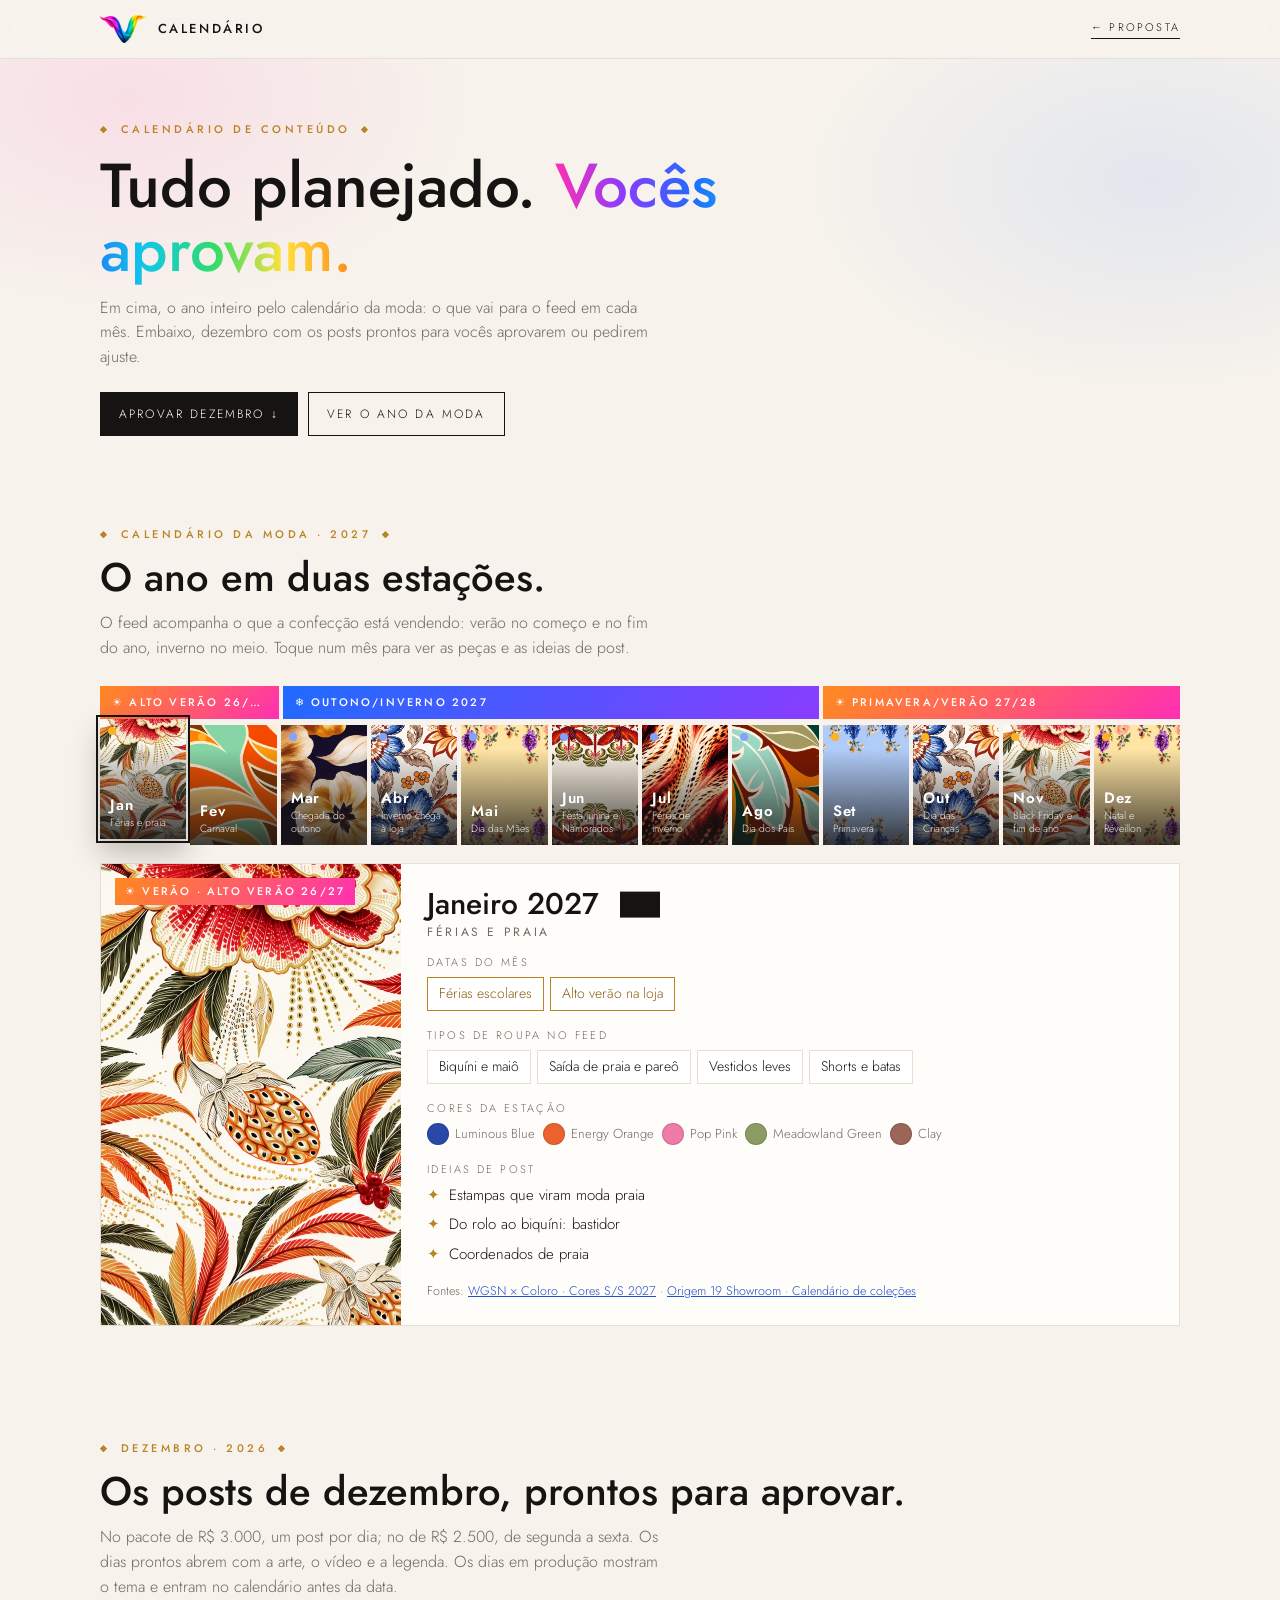
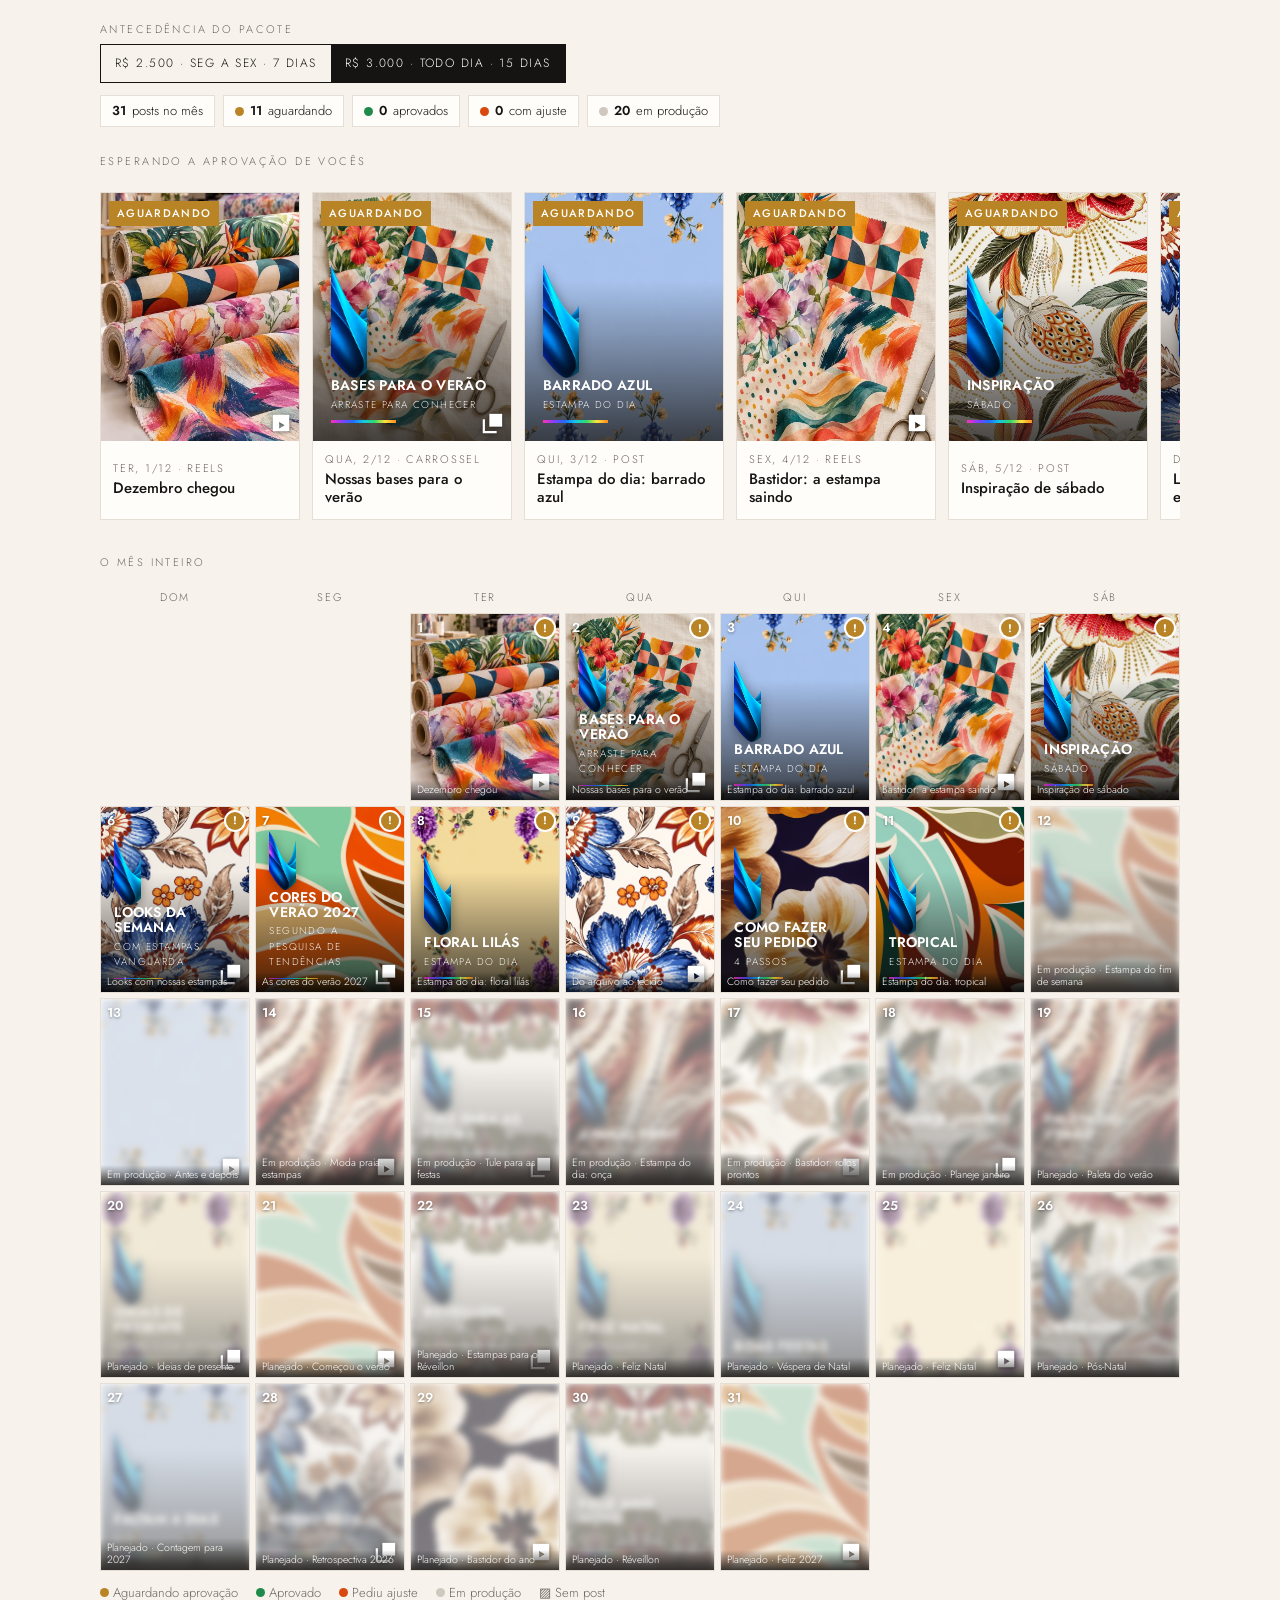
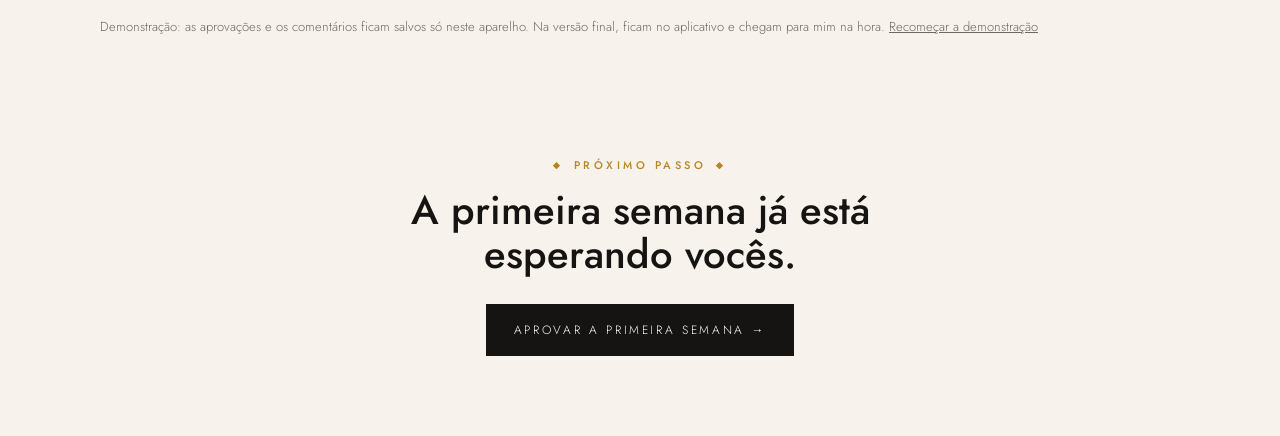
==== calendario/index.html @ 82bbdda9 "Proposta com 2 pacotes e fluxo de aprovação; página de calendário (ano da moda 2027 + dezembro com a" ====
<!doctype html>
<html lang="pt-BR">
<head>
<meta charset="utf-8">
<meta name="viewport" content="width=device-width, initial-scale=1, viewport-fit=cover">
<meta name="theme-color" content="#f7f3ec">
<title>Vanguarda — Calendário de conteúdo</title>
<meta name="description" content="Calendário da moda de 2027 e aprovação dos posts de dezembro do Instagram da Vanguarda.">
<link rel="icon" href="../midia/logo/0013_Logo-marca.webp">
<link rel="preconnect" href="https://fonts.googleapis.com">
<link href="https://fonts.googleapis.com/css2?family=Jost:wght@300;400;500;600&display=swap" rel="stylesheet">
<style>
:root { --fundo: #f7f3ec; --papel: #fffdf9; --tinta: #161412; --cinza: #6d6863; --linha: #e6dfd5; --ouro: #b98426; --ouro-claro: #e8c46a;
  --arco: linear-gradient(90deg, #ff2fb3, #8a3cff, #1f6bff, #10c8e8, #2fdc6a, #ffe23a, #ff8a1f); --fluido: cubic-bezier(.22,1,.36,1);
  --verao: linear-gradient(135deg, #ff8a1f, #ff2fb3); --inverno: linear-gradient(135deg, #1f6bff, #8a3cff);
  --ok: #1f8a4c; --ajuste: #d9480f; --espera: #b98426; --prod: #8d867f; }
* { box-sizing: border-box; margin: 0; padding: 0; }
body { background: var(--fundo); color: var(--tinta); font: 300 16px/1.55 Jost, "Helvetica Neue", Arial, sans-serif; -webkit-font-smoothing: antialiased; }
button { font: inherit; color: inherit; background: none; border: 0; cursor: pointer; }
a { color: inherit; }
.casca { max-width: 1120px; margin: 0 auto; padding: 0 20px; }
section { padding: 54px 0; }
.selo { display: inline-flex; align-items: center; gap: 10px; font-weight: 500; font-size: 11px; letter-spacing: .32em; text-transform: uppercase;
  background: linear-gradient(100deg, var(--ouro) 0 40%, var(--ouro-claro) 50%, var(--ouro) 60% 100%) 0 0 / 250% 100%; -webkit-background-clip: text; background-clip: text; -webkit-text-fill-color: transparent; animation: brilho 4.5s ease-in-out infinite; }
.selo::before, .selo::after { content: "◆"; font-size: .8em; -webkit-text-fill-color: var(--ouro); }
@keyframes brilho { 0%, 55% { background-position: 100% 0; } 100% { background-position: -50% 0; } }
h2 { font-weight: 500; font-size: clamp(26px, 4.6vw, 40px); line-height: 1.1; margin: 10px 0 12px; }
.intro { color: var(--cinza); max-width: 62ch; }

.topo { position: sticky; top: 0; z-index: 20; background: rgba(247,243,236,.88); backdrop-filter: blur(10px); -webkit-backdrop-filter: blur(10px); border-bottom: 1px solid var(--linha); }
.topo .casca { display: flex; align-items: center; gap: 12px; height: 58px; }
.topo img { height: 28px; }
.topo b { font-weight: 500; font-size: 13px; letter-spacing: .2em; text-transform: uppercase; flex: 1; }
.topo a { font-size: 11px; letter-spacing: .2em; text-transform: uppercase; text-decoration: none; border-bottom: 1px solid var(--tinta); padding-bottom: 2px; white-space: nowrap; }

.hero { padding: 56px 0 30px; position: relative; overflow: hidden; }
.hero::before { content: ""; position: absolute; inset: 0; z-index: -1;
  background: radial-gradient(40vmax 24vmax at 10% 10%, #ff2fb31a, transparent 70%), radial-gradient(40vmax 24vmax at 90% 30%, #1f6bff18, transparent 70%); }
.hero h1 { font-weight: 500; font-size: clamp(34px, 6.4vw, 62px); line-height: 1.03; margin: 14px 0 14px; max-width: 16ch; }
.hero h1 em { font-style: normal; background: var(--arco); -webkit-background-clip: text; background-clip: text; -webkit-text-fill-color: transparent; }
.atalhos { display: flex; flex-wrap: wrap; gap: 10px; margin-top: 22px; }
.atalhos a { display: inline-flex; align-items: center; gap: 8px; height: 44px; padding: 0 18px; border: 1px solid var(--tinta); text-decoration: none; font-size: 12px; letter-spacing: .18em; text-transform: uppercase; transition: background .25s, color .25s; }
.atalhos a:first-child { background: var(--tinta); color: #fff; }
.atalhos a:hover { background: var(--tinta); color: #fff; }

/* ── ano da moda ── */
.faixa-ano { margin-top: 26px; }
.estacoes { display: grid; grid-template-columns: 2fr 6fr 4fr; gap: 4px; margin-bottom: 6px; }
.estacoes div { padding: 8px 12px; color: #fff; font-size: 11px; letter-spacing: .2em; text-transform: uppercase; font-weight: 500; white-space: nowrap; overflow: hidden; text-overflow: ellipsis; }
.estacoes .v { background: var(--verao); } .estacoes .i { background: var(--inverno); }
.meses { display: grid; grid-template-columns: repeat(12, 1fr); gap: 4px; }
.mes { position: relative; height: 120px; overflow: hidden; color: #fff; text-align: left; padding: 10px; display: flex; flex-direction: column; justify-content: flex-end; isolation: isolate;
  transition: transform .35s var(--fluido), box-shadow .35s; }
.mes::before { content: ""; position: absolute; inset: 0; z-index: -2; background: var(--img) center / cover; transition: transform .6s var(--fluido); }
.mes::after { content: ""; position: absolute; inset: 0; z-index: -1; background: linear-gradient(180deg, transparent 20%, rgba(22,20,18,.82)); }
.mes:hover::before { transform: scale(1.08); }
.mes b { font-weight: 600; font-size: 15px; letter-spacing: .06em; }
.mes small { font-size: 10.5px; line-height: 1.2; opacity: .9; }
.mes .pt { position: absolute; top: 8px; left: 8px; width: 8px; height: 8px; border-radius: 50%; }
.mes.verao .pt { background: #ffb21f; } .mes.inverno .pt { background: #7fa3ff; }
.mes.on { transform: translateY(-6px); box-shadow: 0 14px 28px rgba(22,20,18,.25); outline: 2px solid var(--tinta); outline-offset: 2px; }
.detalhe { margin-top: 18px; background: var(--papel); border: 1px solid var(--linha); display: grid; grid-template-columns: 300px 1fr; min-height: 300px; animation: aparece .5s var(--fluido); }
@keyframes aparece { from { opacity: 0; transform: translateY(12px); } }
.detalhe .foto { background: var(--img) center / cover; position: relative; }
.detalhe .foto span { position: absolute; left: 14px; top: 14px; color: #fff; font-size: 11px; letter-spacing: .2em; text-transform: uppercase; padding: 5px 10px; font-weight: 500; }
.detalhe .foto span.verao { background: var(--verao); } .detalhe .foto span.inverno { background: var(--inverno); }
.detalhe .txt { padding: 24px 26px; display: grid; gap: 16px; align-content: start; }
.detalhe h3 { font-weight: 500; font-size: 30px; line-height: 1.05; }
.detalhe h3 small { display: block; font-size: 12px; letter-spacing: .22em; text-transform: uppercase; color: var(--cinza); font-weight: 400; margin-top: 6px; }
.rot { font-size: 11px; letter-spacing: .22em; text-transform: uppercase; color: var(--cinza); margin-bottom: 6px; }
.chips { display: flex; flex-wrap: wrap; gap: 6px; }
.chip { border: 1px solid var(--linha); background: #fff; padding: 5px 11px; font-size: 14px; }
.chip.data { border-color: var(--ouro); color: #8a5e14; }
.cores { display: flex; flex-wrap: wrap; gap: 8px; }
.cor { display: flex; align-items: center; gap: 6px; font-size: 13px; color: var(--cinza); }
.cor i { width: 22px; height: 22px; border-radius: 50%; box-shadow: inset 0 0 0 1px #0002; }
.ideias { list-style: none; display: grid; gap: 6px; }
.ideias li { display: grid; grid-template-columns: 22px 1fr; font-size: 15px; }
.ideias li::before { content: "✦"; color: var(--ouro); }
.fts { font-size: 12.5px; color: var(--cinza); }
.fts a { color: #1f4fd1; }

/* ── dezembro ── */
.ctrl { display: flex; flex-wrap: wrap; gap: 12px 24px; align-items: center; justify-content: space-between; margin-top: 22px; }
.seg { display: inline-flex; flex-wrap: wrap; border: 1px solid var(--tinta); max-width: 100%; }
.seg button { padding: 9px 14px; font-size: 12px; letter-spacing: .12em; text-transform: uppercase; }
.seg button.on { background: var(--tinta); color: #fff; }
.placar { display: flex; flex-wrap: wrap; gap: 8px; }
.placar span { display: inline-flex; align-items: center; gap: 6px; font-size: 13px; padding: 5px 11px; background: var(--papel); border: 1px solid var(--linha); }
.placar b { font-weight: 600; }
.bola { width: 9px; height: 9px; border-radius: 50%; display: inline-block; }
.bola.espera { background: var(--espera); } .bola.ok { background: var(--ok); } .bola.ajuste { background: var(--ajuste); } .bola.prod { background: #cfc8bf; }

.fila { margin-top: 22px; display: grid; grid-auto-flow: column; grid-auto-columns: minmax(200px, 1fr); gap: 12px; overflow-x: auto; scroll-snap-type: x mandatory; padding-bottom: 8px; scrollbar-width: thin; }
.cartao { scroll-snap-align: start; background: var(--papel); border: 1px solid var(--linha); text-align: left; display: grid; transition: transform .3s var(--fluido), box-shadow .3s; }
.cartao:hover { transform: translateY(-4px); box-shadow: 0 16px 34px rgba(22,20,18,.12); }
.cartao .th { position: relative; aspect-ratio: 4 / 5; overflow: hidden; }
.cartao .info { padding: 10px 12px 12px; display: grid; gap: 2px; }
.cartao .info small { font-size: 11px; letter-spacing: .16em; text-transform: uppercase; color: var(--cinza); }
.cartao .info b { font-weight: 500; font-size: 15px; line-height: 1.25; }
.st { display: inline-flex; align-items: center; gap: 6px; font-size: 11px; letter-spacing: .12em; text-transform: uppercase; font-weight: 500; padding: 4px 8px; color: #fff; }
.st.espera { background: var(--espera); } .st.ok { background: var(--ok); } .st.ajuste { background: var(--ajuste); } .st.prod { background: var(--prod); } .st.plan { background: #cfc8bf; color: var(--tinta); }
.cartao .st { position: absolute; left: 8px; top: 8px; z-index: 2; }

.grade { display: grid; grid-template-columns: repeat(7, 1fr); gap: 5px; margin-top: 18px; }
.grade .ds { font-size: 11px; letter-spacing: .16em; text-transform: uppercase; color: var(--cinza); text-align: center; padding-bottom: 2px; }
.dia { position: relative; aspect-ratio: 4 / 5; background: var(--papel); border: 1px solid var(--linha); overflow: hidden; text-align: left; transition: transform .3s var(--fluido), box-shadow .3s; }
.dia.v { background: transparent; border-color: transparent; }
.dia.fds { background: repeating-linear-gradient(135deg, #efe9df 0 6px, #f5f0e8 6px 12px); }
.dia.feriado { background: #f5ece0; }
.dia .n { position: absolute; left: 6px; top: 4px; z-index: 3; font-weight: 600; font-size: 13px; text-shadow: 0 1px 3px #0006; color: #fff; }
.dia.fds .n, .dia.feriado .n, .dia.vz .n { color: var(--cinza); text-shadow: none; }
.dia .th { position: absolute; inset: 0; }
.dia .rodp { position: absolute; left: 0; right: 0; bottom: 0; z-index: 3; padding: 4px 6px; font-size: 10.5px; line-height: 1.15; color: #fff; background: linear-gradient(transparent, rgba(0,0,0,.75)); }
.dia .marca { position: absolute; top: 5px; right: 5px; z-index: 3; width: 18px; height: 18px; border-radius: 50%; display: grid; place-items: center; font-size: 11px; color: #fff; font-weight: 700; box-shadow: 0 0 0 2px #fff; }
.dia .marca.espera { background: var(--espera); } .dia .marca.ok { background: var(--ok); } .dia .marca.ajuste { background: var(--ajuste); }
.dia.prod .th, .dia.plan .th { filter: blur(3px) grayscale(.5); opacity: .55; }
.dia.prod .rodp, .dia.plan .rodp { background: linear-gradient(transparent, rgba(22,20,18,.85)); }
.dia:not(.v):not(.fds):not(.feriado):hover { transform: translateY(-3px); box-shadow: 0 12px 26px rgba(22,20,18,.16); z-index: 4; }
.dia .fer { position: absolute; inset: 0; display: grid; place-items: center; text-align: center; font-size: 11px; color: var(--cinza); padding: 4px; }
.leg { display: flex; flex-wrap: wrap; gap: 8px 18px; margin-top: 12px; font-size: 13px; color: var(--cinza); }

/* arte montada (miniatura e slide) */
.arte { position: absolute; inset: 0; background: var(--img) center / cover; display: flex; flex-direction: column; justify-content: flex-end; padding: 9%; color: #fff; overflow: hidden; }
.arte::before { content: ""; position: absolute; inset: 0; background: linear-gradient(180deg, rgba(22,20,18,.05) 35%, rgba(22,20,18,.78)); }
.arte > * { position: relative; }
.arte .lg { width: 22%; max-width: 70px; margin-bottom: auto; filter: drop-shadow(0 2px 6px #0006); }
.arte b { font-weight: 600; font-size: clamp(14px, 6.5cqw, 34px); line-height: 1.05; text-transform: uppercase; letter-spacing: .02em; }
.arte i { font-style: normal; font-size: clamp(10px, 3.2cqw, 16px); letter-spacing: .14em; text-transform: uppercase; opacity: .9; margin-top: 4px; }
.arte .faixa { height: 3px; width: 40%; background: var(--arco); margin-top: 8px; }
.th, .slide { container-type: inline-size; }
.th video, .th img { width: 100%; height: 100%; object-fit: cover; display: block; }
.ic-r { position: absolute; right: 7px; bottom: 7px; z-index: 3; width: 22px; height: 22px; }

/* ── modal ── */
.modal { position: fixed; inset: 0; z-index: 50; display: grid; place-items: center; padding: 20px; }
.modal .fundo { position: absolute; inset: 0; background: rgba(22,20,18,.55); backdrop-filter: blur(4px); animation: fd .3s; }
@keyframes fd { from { opacity: 0; } }
.caixa { position: relative; width: min(980px, 100%); max-height: calc(100dvh - 40px); overflow: auto; background: var(--fundo); display: grid; grid-template-columns: 400px 1fr; animation: sobe .45s var(--fluido); }
@keyframes sobe { from { opacity: 0; transform: translateY(30px) scale(.98); } }
.caixa .x { position: absolute; top: 8px; right: 8px; z-index: 5; width: 40px; height: 40px; font-size: 26px; font-weight: 200; border-radius: 50%; background: #fff; box-shadow: 0 2px 10px #0002; }
.prev { background: #0c1014; color: #f5f5f5; display: flex; flex-direction: column; font-family: -apple-system, "Segoe UI", Roboto, Arial, sans-serif; font-size: 14px; }
.prev .pc { display: flex; align-items: center; gap: 10px; padding: 10px 12px; }
.prev .pc img { width: 32px; height: 32px; border-radius: 50%; padding: 2px; background: conic-gradient(#feda75, #fa7e1e, #d62976, #962fbf, #4f5bd5, #feda75); }
.prev .pc b { font-weight: 600; }
.prev .mid { position: relative; aspect-ratio: 4 / 5; background: #000; }
.prev .mid.reel { aspect-ratio: 9 / 14; }
.prev .carr { display: flex; height: 100%; overflow-x: auto; scroll-snap-type: x mandatory; scrollbar-width: none; }
.prev .carr::-webkit-scrollbar { display: none; }
.prev .slide { position: relative; flex: 0 0 100%; height: 100%; scroll-snap-align: start; }
.prev .slide video { width: 100%; height: 100%; object-fit: cover; }
.prev .cont { position: absolute; top: 10px; right: 10px; z-index: 3; background: #000a; border-radius: 12px; padding: 2px 8px; font-size: 12px; }
.prev .pts { position: absolute; bottom: 8px; left: 0; right: 0; z-index: 3; display: flex; justify-content: center; gap: 4px; }
.prev .pts i { width: 6px; height: 6px; border-radius: 50%; background: #fff7; }
.prev .pts i.on { background: #fff; }
.prev .acs { display: flex; gap: 14px; padding: 10px 12px 4px; font-size: 22px; }
.prev .leg2 { padding: 2px 12px 14px; line-height: 1.4; }
.prev .leg2 b { font-weight: 600; margin-right: 4px; }
.prev .leg2 .h { color: #e0f1ff; }
.lado { padding: 26px 26px 22px; display: grid; gap: 16px; align-content: start; }
.lado .cab small { font-size: 11px; letter-spacing: .2em; text-transform: uppercase; color: var(--cinza); }
.lado h3 { font-weight: 500; font-size: 26px; line-height: 1.1; margin: 4px 0 8px; padding-right: 36px; }
.aviso-prod { background: var(--papel); border: 1px dashed #cfc8bf; padding: 14px; font-size: 14px; color: var(--cinza); }
.coms { display: grid; gap: 8px; max-height: 220px; overflow: auto; }
.com { background: var(--papel); border: 1px solid var(--linha); padding: 9px 12px; font-size: 14px; animation: aparece .35s var(--fluido); }
.com b { font-weight: 600; }
.com small { color: var(--cinza); font-size: 12px; margin-left: 6px; }
.com.sis { border-left: 3px solid var(--ok); }
.com.sis.aj { border-left-color: var(--ajuste); }
.form { display: grid; gap: 8px; }
.form input, .form textarea { width: 100%; border: 1px solid var(--linha); background: #fff; padding: 10px 12px; font: inherit; font-size: 15px; resize: vertical; }
.form textarea { min-height: 84px; }
.form input:focus, .form textarea:focus { outline: 2px solid var(--tinta); outline-offset: -1px; }
.bts { display: grid; grid-template-columns: 1fr 1fr; gap: 8px; }
.bt { height: 50px; display: inline-flex; align-items: center; justify-content: center; gap: 8px; font-size: 12.5px; letter-spacing: .16em; text-transform: uppercase; font-weight: 500; transition: transform .25s var(--fluido), filter .25s; }
.bt:hover { transform: translateY(-2px); }
.bt.ap { background: var(--ok); color: #fff; }
.bt.aj { background: #fff; color: var(--ajuste); border: 1px solid var(--ajuste); }
.bt.so { grid-column: 1 / -1; background: none; border: 1px solid var(--linha); color: var(--cinza); height: 40px; font-size: 11px; }
.bt:disabled { opacity: .35; cursor: default; transform: none; }
.erro { color: var(--ajuste); font-size: 13px; min-height: 18px; }
.toast { position: fixed; left: 50%; bottom: 24px; z-index: 60; transform: translate(-50%, 160%); background: var(--tinta); color: #fff; padding: 13px 20px; font-size: 14px; transition: transform .45s var(--fluido); }
.toast.on { transform: translate(-50%, 0); }
.nota { margin-top: 14px; font-size: 13px; color: var(--cinza); }
.nota button { text-decoration: underline; color: var(--cinza); font-size: 13px; }

.fim { text-align: center; padding: 60px 0 80px; }
.fim h2 { margin: 12px auto; max-width: 20ch; }
.fim a { display: inline-flex; align-items: center; gap: 10px; height: 52px; padding: 0 28px; margin-top: 16px; background: var(--tinta); color: #fff; text-decoration: none; font-size: 12px; letter-spacing: .22em; text-transform: uppercase; }

@media (max-width: 860px) {
  .meses { grid-auto-flow: column; grid-template-columns: none; grid-auto-columns: 92px; overflow-x: auto; scroll-snap-type: x mandatory; padding: 8px 2px 10px; }
  .mes { scroll-snap-align: start; height: 118px; }
  .estacoes { display: none; }
  .detalhe { grid-template-columns: 1fr; }
  .detalhe .foto { height: 170px; }
  .detalhe .txt { padding: 18px; }
  .caixa { grid-template-columns: 1fr; }
  .modal { padding: 0; align-items: end; }
  .caixa { max-height: 94dvh; animation: sobeF .45s var(--fluido); }
  @keyframes sobeF { from { transform: translateY(100%); } }
  .prev .mid, .prev .mid.reel { aspect-ratio: 4 / 4.6; }
  .lado { padding: 18px 16px 22px; }
  .grade { gap: 3px; }
  .dia .rodp { display: none; }
  .dia .n { font-size: 11px; left: 4px; top: 2px; }
  .dia .marca { width: 12px; height: 12px; font-size: 0; top: 3px; right: 3px; box-shadow: 0 0 0 1.5px #fff; }
  .dia .fer { font-size: 8.5px; }
  .ic-r { width: 14px; height: 14px; right: 3px; bottom: 3px; }
}
@media (prefers-reduced-motion: reduce) { * { animation: none !important; transition: none !important; } }
</style>
</head>
<body>
<header class="topo"><div class="casca"><img src="../midia/logo/0013_Logo-marca.webp" alt=""><b>Calendário</b><a href="../proposta/index.html">← Proposta</a></div></header>

<section class="hero"><div class="casca">
  <div class="selo">Calendário de conteúdo</div>
  <h1>Tudo planejado. <em>Vocês aprovam.</em></h1>
  <p class="intro">Em cima, o ano inteiro pelo calendário da moda: o que vai para o feed em cada mês. Embaixo, dezembro com os posts prontos para vocês aprovarem ou pedirem ajuste.</p>
  <div class="atalhos"><a href="#dezembro">Aprovar dezembro ↓</a><a href="#ano">Ver o ano da moda</a></div>
</div></section>

<section id="ano"><div class="casca">
  <div class="selo">Calendário da moda · 2027</div>
  <h2>O ano em duas estações.</h2>
  <p class="intro">O feed acompanha o que a confecção está vendendo: verão no começo e no fim do ano, inverno no meio. Toque num mês para ver as peças e as ideias de post.</p>
  <div class="faixa-ano">
    <div class="estacoes"><div class="v">☀ Alto Verão 26/27</div><div class="i">❄ Outono/Inverno 2027</div><div class="v">☀ Primavera/Verão 27/28</div></div>
    <div class="meses"></div>
  </div>
  <div class="detalhe-box"></div>
</div></section>

<section id="dezembro"><div class="casca">
  <div class="selo">Dezembro · 2026</div>
  <h2>Os posts de dezembro, prontos para aprovar.</h2>
  <p class="intro">No pacote de R$ 3.000, um post por dia; no de R$ 2.500, de segunda a sexta. Os dias prontos abrem com a arte, o vídeo e a legenda. Os dias em produção mostram o tema e entram no calendário antes da data.</p>
  <div class="ctrl">
    <div><div class="rot">Antecedência do pacote</div>
      <div class="seg"><button data-a="7">R$ 2.500 · seg a sex · 7 dias</button><button data-a="15" class="on">R$ 3.000 · todo dia · 15 dias</button></div></div>
    <div class="placar"></div>
  </div>
  <div class="rot" style="margin-top:26px">Esperando a aprovação de vocês</div>
  <div class="fila"></div>
  <div class="rot" style="margin-top:26px">O mês inteiro</div>
  <div class="grade"></div>
  <div class="leg"><span><i class="bola espera"></i> Aguardando aprovação</span><span><i class="bola ok"></i> Aprovado</span><span><i class="bola ajuste"></i> Pediu ajuste</span><span><i class="bola prod"></i> Em produção</span><span>▨ Sem post</span></div>
  <p class="nota">Demonstração: as aprovações e os comentários ficam salvos só neste aparelho. Na versão final, ficam no aplicativo e chegam para mim na hora. <button data-reset>Recomeçar a demonstração</button></p>
</div></section>

<section class="fim"><div class="casca">
  <div class="selo">Próximo passo</div>
  <h2>A primeira semana já está esperando vocês.</h2>
  <a href="#dezembro">Aprovar a primeira semana →</a>
</div></section>

<div class="toast" role="status"></div>
<script src="dados.js"></script>
<script>
(() => {
const $ = (s, r = document) => r.querySelector(s);
const esc = (s = "") => String(s).replace(/[&<>"]/g, (c) => ({ "&": "&amp;", "<": "&lt;", ">": "&gt;", '"': "&quot;" }[c]));
const LOGO = "../midia/logo/0013_Logo-marca.webp", AV = "../midia/avatar.webp";
const TIPO = { reels: "Reels", carrossel: "Carrossel", post: "Post" };
const icReel = `<svg class="ic-r" viewBox="0 0 24 24" fill="#fff" style="filter:drop-shadow(0 1px 2px #0008)"><path d="M4 3h16a1 1 0 0 1 1 1v16a1 1 0 0 1-1 1H4a1 1 0 0 1-1-1V4a1 1 0 0 1 1-1zm6 8v7l6-3.5z"/></svg>`;
const icCarr = `<svg class="ic-r" viewBox="0 0 24 24" fill="#fff" style="filter:drop-shadow(0 1px 2px #0008)"><path d="M8 2h14v14H8z"/><path d="M2 8v14h14" fill="none" stroke="#fff" stroke-width="2.4"/></svg>`;
const toast = (t) => { const e = $(".toast"); e.textContent = t; e.classList.add("on"); clearTimeout(e._t); e._t = setTimeout(() => e.classList.remove("on"), 2400); };

/* ══ ano da moda ══ */
const A = window.ANO;
const boxMes = $(".meses");
A.meses.forEach((m, i) => {
  const b = document.createElement("button");
  b.className = "mes " + m.est;
  b.style.setProperty("--img", `url(${m.img})`);
  b.innerHTML = `<span class="pt"></span><b>${m.c}</b><small>${esc(m.tema)}</small>`;
  b.onclick = () => detalhe(i, true);
  boxMes.appendChild(b);
});
function detalhe(i, rolar) {
  const m = A.meses[i];
  boxMes.querySelectorAll(".mes").forEach((x, j) => x.classList.toggle("on", j === i));
  $(".detalhe-box").innerHTML = `<div class="detalhe">
    <div class="foto" style="--img:url(${m.img})"><span class="${m.est}">${m.est === "verao" ? "☀ Verão" : "❄ Inverno"} · ${esc(m.janela)}</span></div>
    <div class="txt">
      <h3>${m.n} ${A.ano}<small>${esc(m.tema)}</small></h3>
      <div><div class="rot">Datas do mês</div><div class="chips">${m.datas.map((d) => `<span class="chip data">${esc(d)}</span>`).join("")}</div></div>
      <div><div class="rot">Tipos de roupa no feed</div><div class="chips">${m.pecas.map((d) => `<span class="chip">${esc(d)}</span>`).join("")}</div></div>
      ${m.cores ? `<div><div class="rot">Cores da estação</div><div class="cores">${m.cores.map(([n, h]) => `<span class="cor"><i style="background:${h}"></i>${esc(n)}</span>`).join("")}</div></div>` : ""}
      <div><div class="rot">Ideias de post</div><ul class="ideias">${m.ideias.map((d) => `<li>${esc(d)}</li>`).join("")}</ul></div>
      <div class="fts">Fontes: ${m.fontes.map(([n, u]) => `<a href="${u}" target="_blank" rel="noopener">${esc(n)}</a>`).join(" · ")}</div>
    </div></div>`;
  if (rolar && innerWidth < 860) $(".detalhe").scrollIntoView({ behavior: "smooth", block: "nearest" });
}
detalhe(0);

/* ══ dezembro ══ */
const D = window.DEZ, CHAVE = "vg-cal-v1";
let estado = {}, antecedencia = 15, nome = ""; // abre no pacote recomendado (Completo, 15 dias)
try { estado = JSON.parse(localStorage.getItem(CHAVE)) || {}; nome = localStorage.getItem("vg-nome") || ""; } catch (e) {}
const salvar = () => { try { localStorage.setItem(CHAVE, JSON.stringify(estado)); } catch (e) {} };
// "hoje" da demonstração = 26/11/2026; com 7 dias prontos até 4/12, com 15 dias até 11/12
const pronto = (d) => d <= (antecedencia === 7 ? 4 : 11);
// R$ 2.500 (7 dias) posta de segunda a sexta; R$ 3.000 (15 dias) posta todo dia, com fim de semana e Natal
const ativo = (d) => D.posts[d] && (!D.posts[d].fds || antecedencia === 15);
const diasAtivos = () => Object.keys(D.posts).map(Number).filter(ativo).sort((a, b) => a - b);
const status = (d) => (estado[d]?.st) || (pronto(d) ? "espera" : d <= (antecedencia === 7 ? 11 : 18) ? "prod" : "plan");
const ROT = { espera: "Aguardando", ok: "Aprovado", ajuste: "Ajuste", prod: "Em produção", plan: "Planejado" };

function arte(sl) {
  return `<div class="arte" style="--img:url(${sl.img})"><img class="lg" src="${LOGO}" alt=""><b>${esc(sl.t)}</b>${sl.s ? `<i>${esc(sl.s)}</i>` : ""}<span class="faixa"></span></div>`;
}
const capa = (p) => p.tipo === "reels" ? `<img src="${p.capa}" alt="">` : arte(p.slides[0]);
const icone = (p) => p.tipo === "reels" ? icReel : p.tipo === "carrossel" ? icCarr : "";

function placar() {
  const dias = diasAtivos(), c = { espera: 0, ok: 0, ajuste: 0, prod: 0 };
  dias.forEach((d) => { const s = status(d); if (s in c) c[s]++; else c.prod++; });
  $(".placar").innerHTML = `<span><b>${dias.length}</b> posts no mês</span><span><i class="bola espera"></i><b>${c.espera}</b> aguardando</span><span><i class="bola ok"></i><b>${c.ok}</b> aprovados</span>` +
    `<span><i class="bola ajuste"></i><b>${c.ajuste}</b> com ajuste</span><span><i class="bola prod"></i><b>${c.prod}</b> em produção</span>`;
}
function fila() {
  const dias = diasAtivos().filter((d) => pronto(d));
  $(".fila").innerHTML = dias.map((d) => { const p = D.posts[d], s = status(d);
    return `<button class="cartao" data-d="${d}"><div class="th">${capa(p)}${icone(p)}<span class="st ${s}">${ROT[s]}</span></div>
      <div class="info"><small>${dataLonga(d)} · ${TIPO[p.tipo]}</small><b>${esc(p.titulo)}</b></div></button>`; }).join("");
  $(".fila").querySelectorAll("[data-d]").forEach((b) => (b.onclick = () => abrir(+b.dataset.d)));
}
const SEM = ["domingo", "segunda", "terça", "quarta", "quinta", "sexta", "sábado"];
const dataLonga = (d) => `${SEM[new Date(D.ano, D.mes, d).getDay()].slice(0, 3)}, ${d}/12`;
function grade() {
  const ini = new Date(D.ano, D.mes, 1).getDay(), dias = new Date(D.ano, D.mes + 1, 0).getDate();
  let h = ["Dom", "Seg", "Ter", "Qua", "Qui", "Sex", "Sáb"].map((x) => `<div class="ds">${x}</div>`).join("");
  for (let i = 0; i < ini; i++) h += `<div class="dia v"></div>`;
  for (let d = 1; d <= dias; d++) {
    const s = new Date(D.ano, D.mes, d).getDay(), p = ativo(d) ? D.posts[d] : null;
    if (!p && (s === 0 || s === 6)) { h += `<div class="dia fds"><span class="n">${d}</span></div>`; continue; }
    if (!p) { h += `<div class="dia feriado"><span class="n">${d}</span><div class="fer">${d === 25 ? "Natal<br>sem post" : ""}</div></div>`; continue; }
    const st = status(d), marca = { espera: "!", ok: "✓", ajuste: "✎" }[st];
    h += `<button class="dia ${st}" data-d="${d}"><span class="n">${d}</span>${marca ? `<span class="marca ${st}">${marca}</span>` : ""}
      <div class="th">${capa(p)}</div>${icone(p)}<span class="rodp">${st === "prod" || st === "plan" ? ROT[st] + " · " : ""}${esc(p.titulo)}</span></button>`;
  }
  $(".grade").innerHTML = h;
  $(".grade").querySelectorAll("[data-d]").forEach((b) => (b.onclick = () => abrir(+b.dataset.d)));
}
function tudo() { placar(); fila(); grade(); }

/* ── modal do post ── */
function abrir(d) {
  const p = D.posts[d], s = status(d), ok = pronto(d) || estado[d]?.st;
  const midia = p.tipo === "reels"
    ? `<div class="mid reel"><div class="carr"><div class="slide"><video src="${p.video}" poster="${p.capa}" autoplay muted loop playsinline></video></div></div></div>`
    : `<div class="mid"><div class="carr">${p.slides.map((sl) => `<div class="slide">${arte(sl)}</div>`).join("")}</div>${p.slides.length > 1 ? `<span class="cont">1/${p.slides.length}</span><div class="pts">${"<i></i>".repeat(p.slides.length)}</div>` : ""}</div>`;
  const leg = esc(p.legenda).replace(/#[\wÀ-ú]+/g, (h) => `<span class="h">${h}</span>`);
  const m = document.createElement("div");
  m.className = "modal";
  m.innerHTML = `<div class="fundo"></div><div class="caixa" role="dialog" aria-modal="true">
    <button class="x" aria-label="Fechar">×</button>
    <div class="prev"><div class="pc"><img src="${AV}" alt=""><b>vanguardatextil</b></div>${ok ? midia : `<div class="mid" style="filter:blur(10px);opacity:.5">${capa(p).replace("<img", '<img style="width:100%;height:100%;object-fit:cover"')}</div>`}
      <div class="acs">♡ 💬 ↻ ✈</div><div class="leg2">${ok ? `<b>vanguardatextil</b>${leg}` : "<i>Legenda em produção</i>"}</div></div>
    <div class="lado">
      <div class="cab"><small>${dataLonga(d)} de 2026 · ${TIPO[p.tipo]}</small><h3>${esc(p.titulo)}</h3><span class="st ${s}">${ROT[s]}</span></div>
      ${ok ? `<div><div class="rot">Comentários</div><div class="coms"></div></div>
        <div class="form"><input type="text" placeholder="Seu nome" value="${esc(nome)}" maxlength="40"><textarea placeholder="Escreva um comentário ou o ajuste que você quer…" maxlength="600"></textarea><div class="erro"></div>
        <div class="bts"><button class="bt ap">✓ Aprovar</button><button class="bt aj">✎ Pedir ajuste</button><button class="bt so">Só enviar comentário</button></div></div>`
      : `<div class="aviso-prod"><b>Em produção.</b> Este post entra no calendário com ${antecedencia} dias de antecedência, até ${Math.max(1, d - antecedencia)}/12, com a arte, o vídeo e a legenda prontos para aprovar.</div>`}
    </div></div>`;
  document.body.appendChild(m); document.body.style.overflow = "hidden";
  const fechar = () => { m.remove(); document.body.style.overflow = ""; };
  m.querySelector(".fundo").onclick = fechar; m.querySelector(".x").onclick = fechar;
  addEventListener("keydown", function esc_(e) { if (e.key === "Escape") { fechar(); removeEventListener("keydown", esc_); } });
  // carrossel
  const carr = m.querySelector(".carr"), pts = m.querySelectorAll(".pts i"), cont = m.querySelector(".cont");
  if (carr && pts.length) { const f = () => { const i = Math.round(carr.scrollLeft / (carr.clientWidth || 1)); pts.forEach((x, j) => x.classList.toggle("on", j === i)); cont.textContent = `${i + 1}/${pts.length}`; };
    carr.addEventListener("scroll", f, { passive: true }); f(); }
  if (!ok) return;
  const coms = m.querySelector(".coms");
  const desenha = () => { const l = estado[d]?.coms || [];
    coms.innerHTML = l.length ? l.map((c) => `<div class="com ${c.sis ? "sis" + (c.sis === "aj" ? " aj" : "") : ""}"><b>${esc(c.n)}</b><small>${esc(c.q)}</small><div>${esc(c.t)}</div></div>`).join("")
      : `<div class="com" style="color:var(--cinza)">Nenhum comentário ainda.</div>`; coms.scrollTop = 1e6; };
  desenha();
  const inp = m.querySelector("input"), txt = m.querySelector("textarea"), err = m.querySelector(".erro");
  const registrar = (acao) => {
    nome = inp.value.trim(); const t = txt.value.trim();
    if (!nome) { err.textContent = "Escreva seu nome."; inp.focus(); return; }
    if (acao === "aj" && !t) { err.textContent = "Conte o que precisa mudar."; txt.focus(); return; }
    if (acao === "so" && !t) { err.textContent = "Escreva o comentário."; txt.focus(); return; }
    try { localStorage.setItem("vg-nome", nome); } catch (e) {}
    const q = new Date().toLocaleString("pt-BR", { day: "2-digit", month: "2-digit", hour: "2-digit", minute: "2-digit" });
    const reg = estado[d] || (estado[d] = { coms: [] });
    if (t) reg.coms.push({ n: nome, t, q });
    if (acao === "ap") { reg.st = "ok"; reg.coms.push({ n: nome, t: "Aprovou o post.", q, sis: "ok" }); }
    if (acao === "aj") { reg.st = "ajuste"; reg.coms.push({ n: nome, t: "Pediu ajuste.", q, sis: "aj" }); }
    salvar(); tudo(); txt.value = ""; err.textContent = ""; desenha();
    const cab = m.querySelector(".cab .st"); const s2 = status(d); cab.className = "st " + s2; cab.textContent = ROT[s2];
    toast(acao === "ap" ? "✓ Post aprovado" : acao === "aj" ? "✎ Pedido de ajuste enviado" : "Comentário enviado");
    if (acao === "ap") setTimeout(fechar, 700);
  };
  m.querySelector(".ap").onclick = () => registrar("ap");
  m.querySelector(".aj").onclick = () => registrar("aj");
  m.querySelector(".so").onclick = () => registrar("so");
}

document.querySelectorAll("[data-a]").forEach((b) => (b.onclick = () => {
  antecedencia = +b.dataset.a; document.querySelectorAll("[data-a]").forEach((x) => x.classList.toggle("on", x === b)); tudo();
}));
$("[data-reset]").onclick = () => { estado = {}; salvar(); tudo(); toast("Demonstração reiniciada"); };
tudo();
})();
</script>
</body>
</html>
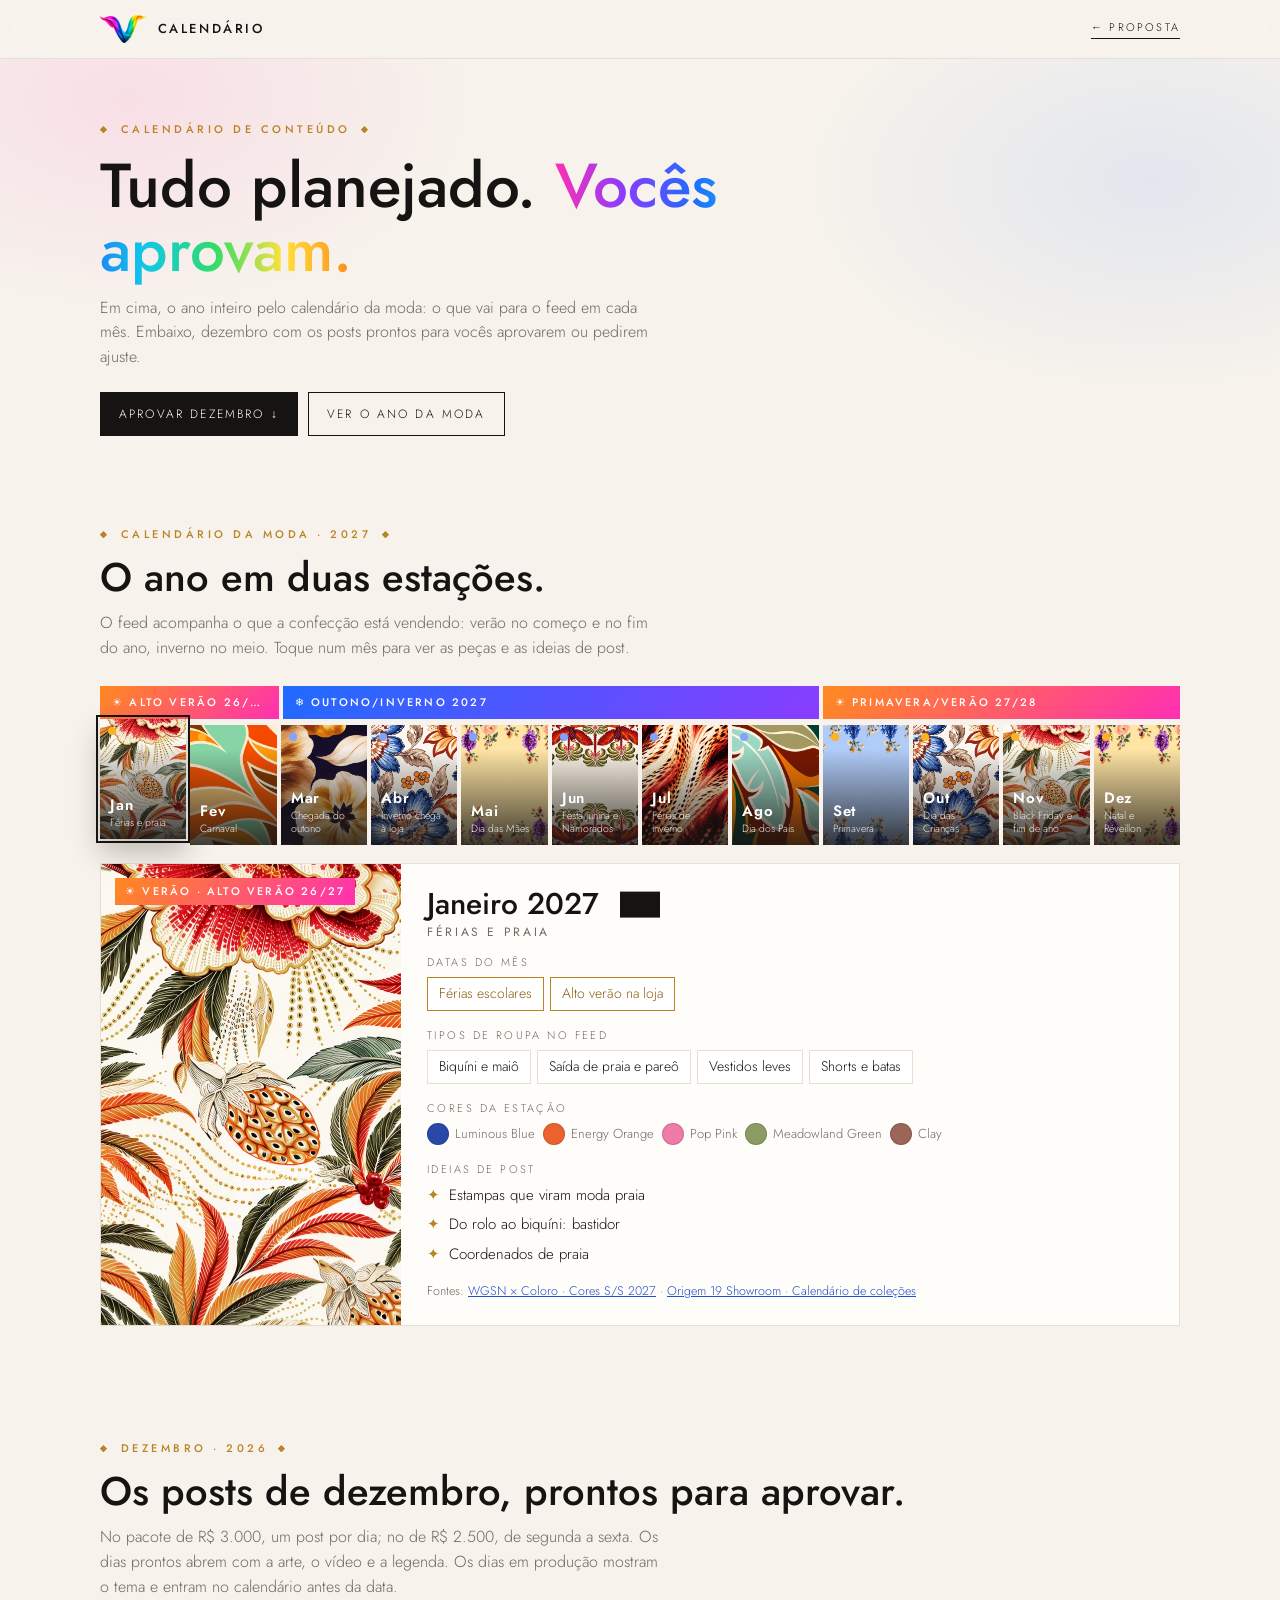
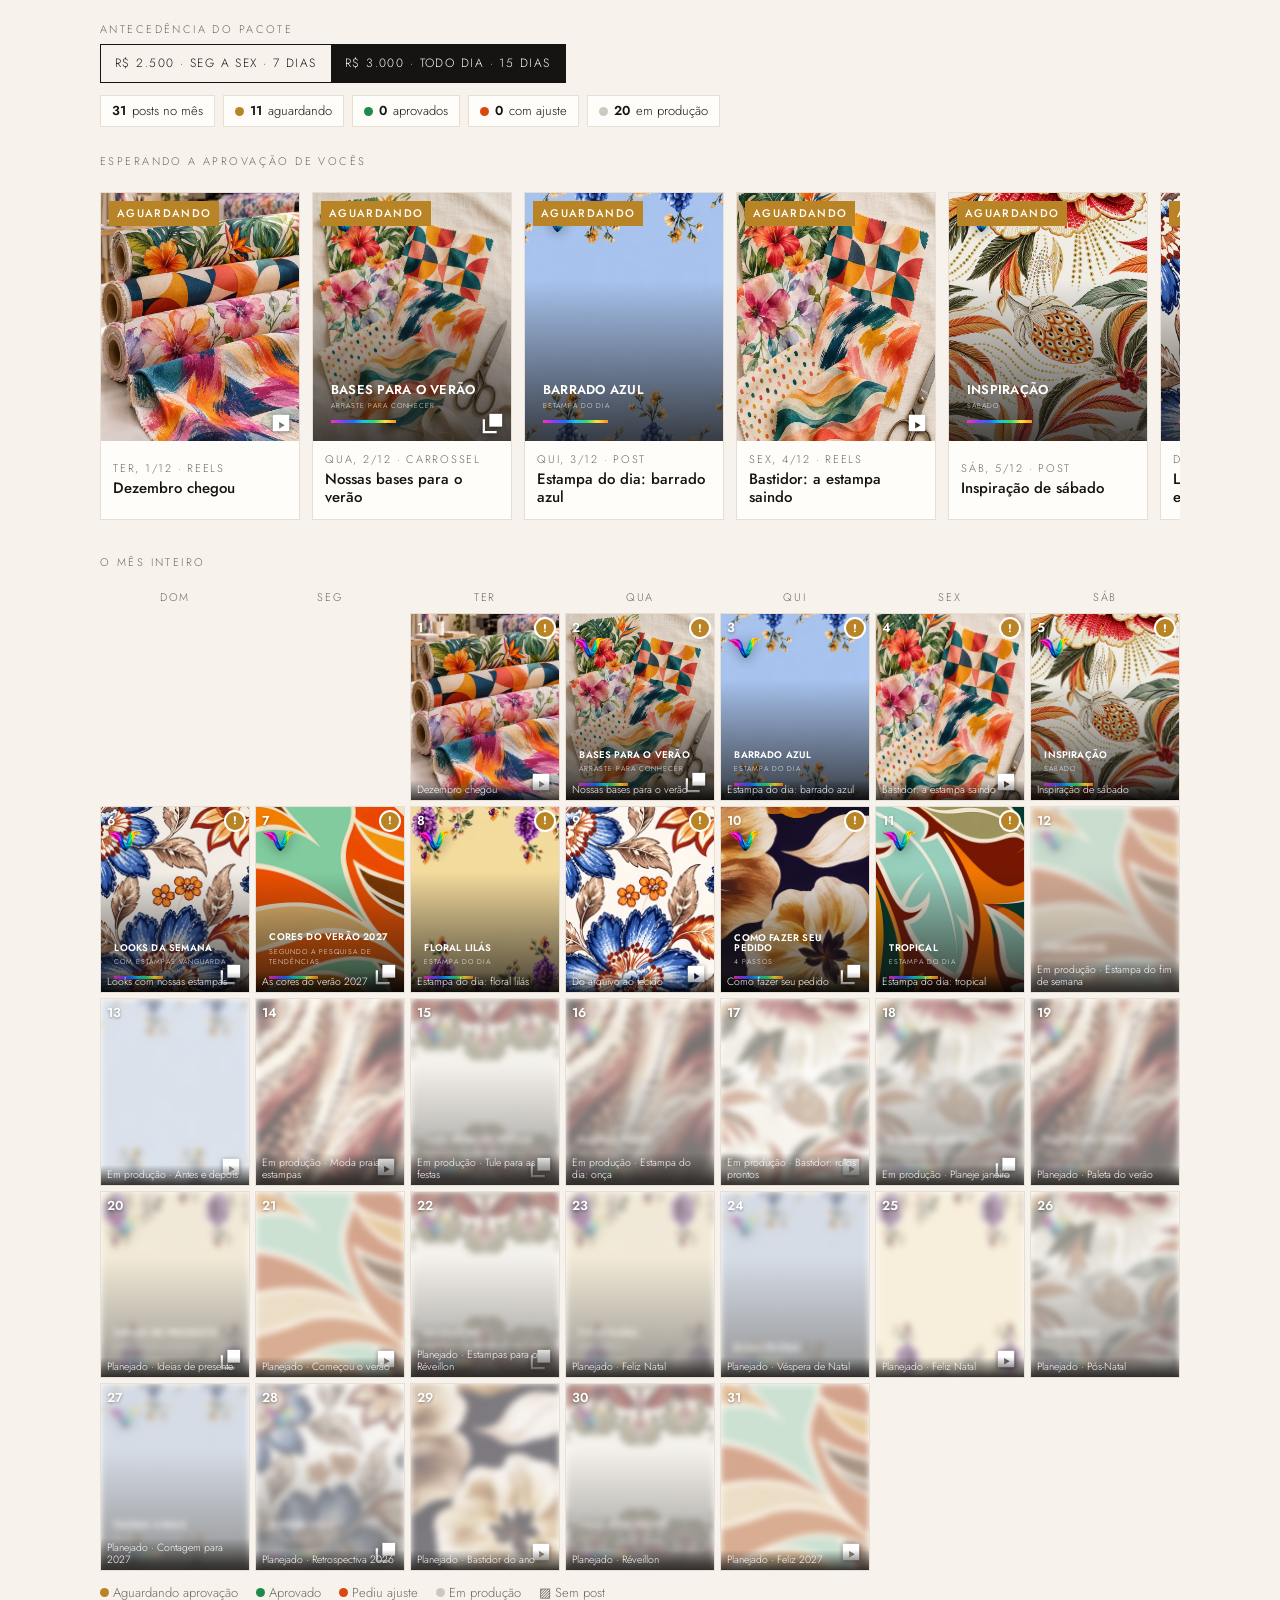
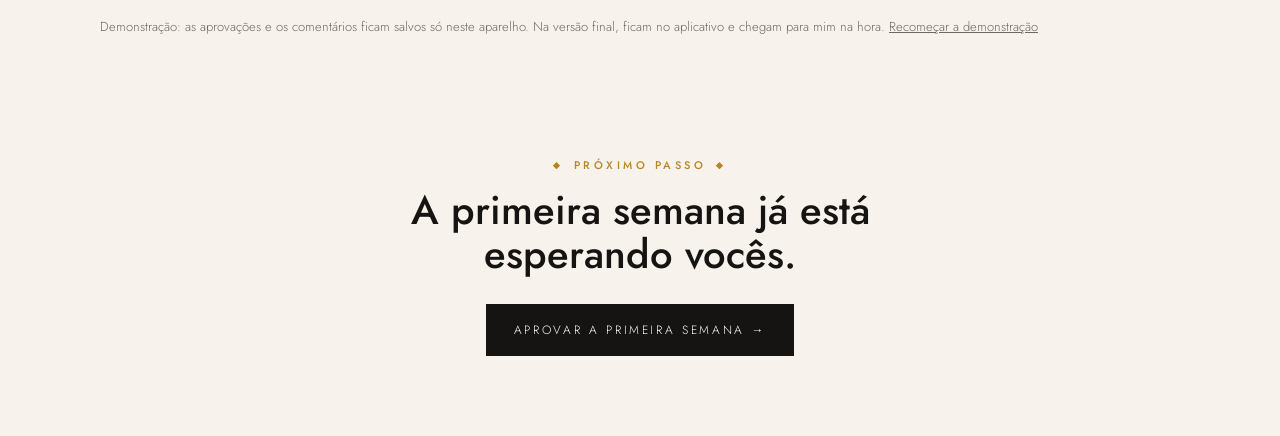
==== commit 9c3663f2: "Botões sem degradê, chamariz do calendário reforçado, logo inteira nos cards e hashtags nas legendas" ====
--- a/calendario/index.html
+++ b/calendario/index.html
@@ -124,9 +124,10 @@
 .arte { position: absolute; inset: 0; background: var(--img) center / cover; display: flex; flex-direction: column; justify-content: flex-end; padding: 9%; color: #fff; overflow: hidden; }
 .arte::before { content: ""; position: absolute; inset: 0; background: linear-gradient(180deg, rgba(22,20,18,.05) 35%, rgba(22,20,18,.78)); }
 .arte > * { position: relative; }
-.arte .lg { width: 22%; max-width: 70px; margin-bottom: auto; filter: drop-shadow(0 2px 6px #0006); }
-.arte b { font-weight: 600; font-size: clamp(14px, 6.5cqw, 34px); line-height: 1.05; text-transform: uppercase; letter-spacing: .02em; }
-.arte i { font-style: normal; font-size: clamp(10px, 3.2cqw, 16px); letter-spacing: .14em; text-transform: uppercase; opacity: .9; margin-top: 4px; }
+.arte .lg { position: absolute; top: 7%; left: 7%; width: 18%; max-width: 64px; height: auto; object-fit: contain; filter: drop-shadow(0 2px 6px #0006); }
+.dia .arte .lg { top: 24px; left: 7px; width: 22%; }
+.arte b { font-weight: 600; font-size: clamp(9px, 6.5cqw, 34px); line-height: 1.05; text-transform: uppercase; letter-spacing: .02em; }
+.arte i { font-style: normal; font-size: clamp(7px, 3.2cqw, 16px); letter-spacing: .14em; text-transform: uppercase; opacity: .9; margin-top: 4px; }
 .arte .faixa { height: 3px; width: 40%; background: var(--arco); margin-top: 8px; }
 .th, .slide { container-type: inline-size; }
 .th video, .th img { width: 100%; height: 100%; object-fit: cover; display: block; }
@@ -157,6 +158,11 @@
 .prev .leg2 { padding: 2px 12px 14px; line-height: 1.4; }
 .prev .leg2 b { font-weight: 600; margin-right: 4px; }
 .prev .leg2 .h { color: #e0f1ff; }
+.prev .leg2 .tags { display: block; margin-top: 8px; }
+.post-info { background: var(--papel); border: 1px solid var(--linha); padding: 12px 14px; }
+.post-info p { font-size: 14px; line-height: 1.45; margin: 6px 0 10px; }
+.post-info .chips { display: flex; flex-wrap: wrap; gap: 6px; }
+.post-info .chips span { font-size: 12.5px; padding: 3px 9px; border: 1px solid var(--linha); background: #fff; color: #1f4f8a; }
 .lado { padding: 26px 26px 22px; display: grid; gap: 16px; align-content: start; }
 .lado .cab small { font-size: 11px; letter-spacing: .2em; text-transform: uppercase; color: var(--cinza); }
 .lado h3 { font-weight: 500; font-size: 26px; line-height: 1.1; margin: 4px 0 8px; padding-right: 36px; }
@@ -352,7 +358,11 @@
   const midia = p.tipo === "reels"
     ? `<div class="mid reel"><div class="carr"><div class="slide"><video src="${p.video}" poster="${p.capa}" autoplay muted loop playsinline></video></div></div></div>`
     : `<div class="mid"><div class="carr">${p.slides.map((sl) => `<div class="slide">${arte(sl)}</div>`).join("")}</div>${p.slides.length > 1 ? `<span class="cont">1/${p.slides.length}</span><div class="pts">${"<i></i>".repeat(p.slides.length)}</div>` : ""}</div>`;
-  const leg = esc(p.legenda).replace(/#[\wÀ-ú]+/g, (h) => `<span class="h">${h}</span>`);
+  // hashtags: as do tema + as fixas da marca, 5 por post
+  const proprias = p.legenda.match(/#[\wÀ-ú]+/g) || [];
+  const tags = [...new Set([...proprias, "#vanguardatextil", "#estampariadigital", "#tecidos", "#confeccao", "#modabrasileira"])].slice(0, 5);
+  const texto = p.legenda.replace(/\s*#[\wÀ-ú]+/g, "").trim();
+  const leg = `${esc(texto)}<span class="tags">${tags.map((h) => `<span class="h">${h}</span>`).join(" ")}</span>`;
   const m = document.createElement("div");
   m.className = "modal";
   m.innerHTML = `<div class="fundo"></div><div class="caixa" role="dialog" aria-modal="true">
@@ -361,7 +371,8 @@
       <div class="acs">♡ 💬 ↻ ✈</div><div class="leg2">${ok ? `<b>vanguardatextil</b>${leg}` : "<i>Legenda em produção</i>"}</div></div>
     <div class="lado">
       <div class="cab"><small>${dataLonga(d)} de 2026 · ${TIPO[p.tipo]}</small><h3>${esc(p.titulo)}</h3><span class="st ${s}">${ROT[s]}</span></div>
-      ${ok ? `<div><div class="rot">Comentários</div><div class="coms"></div></div>
+      ${ok ? `<div class="post-info"><div class="rot">Como vai ser postado</div><p>${esc(texto)}</p><div class="chips">${tags.map((h) => `<span>${h}</span>`).join("")}</div></div>
+        <div><div class="rot">Comentários</div><div class="coms"></div></div>
         <div class="form"><input type="text" placeholder="Seu nome" value="${esc(nome)}" maxlength="40"><textarea placeholder="Escreva um comentário ou o ajuste que você quer…" maxlength="600"></textarea><div class="erro"></div>
         <div class="bts"><button class="bt ap">✓ Aprovar</button><button class="bt aj">✎ Pedir ajuste</button><button class="bt so">Só enviar comentário</button></div></div>`
       : `<div class="aviso-prod"><b>Em produção.</b> Este post entra no calendário com ${antecedencia} dias de antecedência, até ${Math.max(1, d - antecedencia)}/12, com a arte, o vídeo e a legenda prontos para aprovar.</div>`}
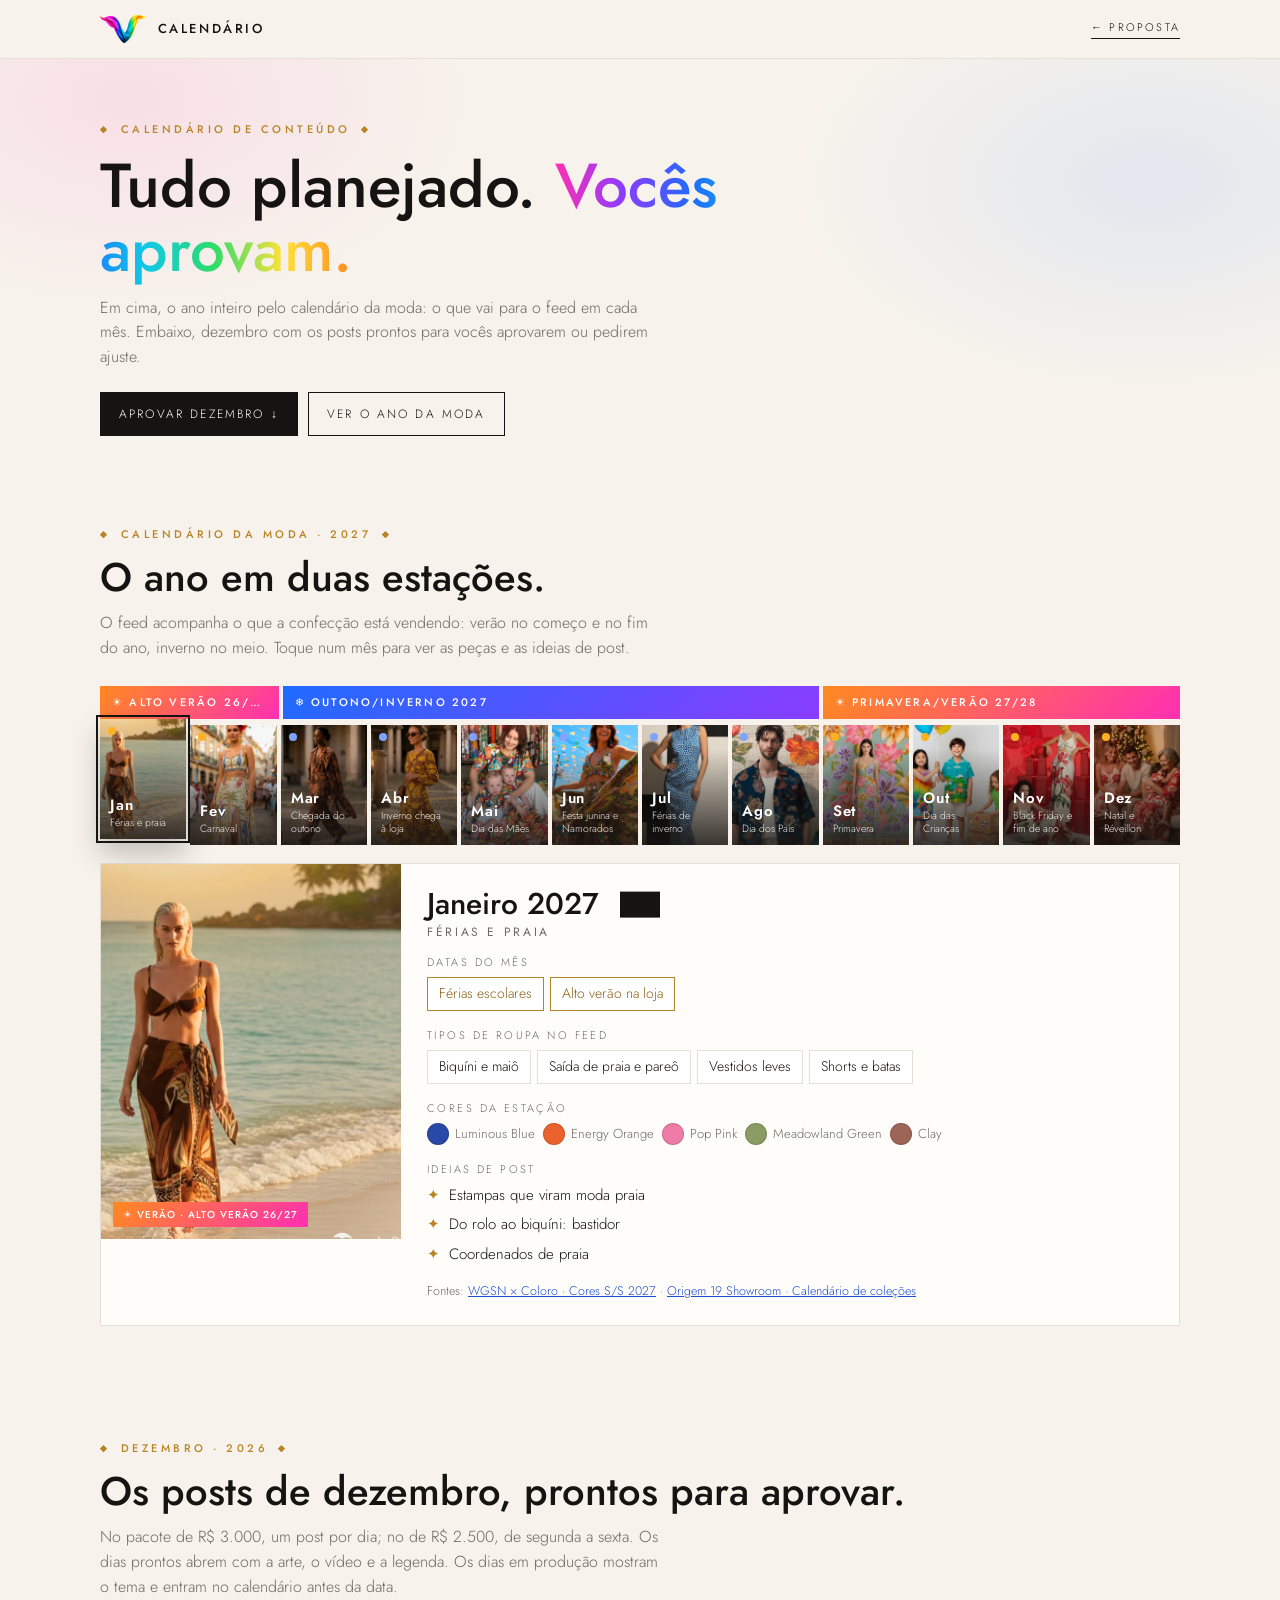
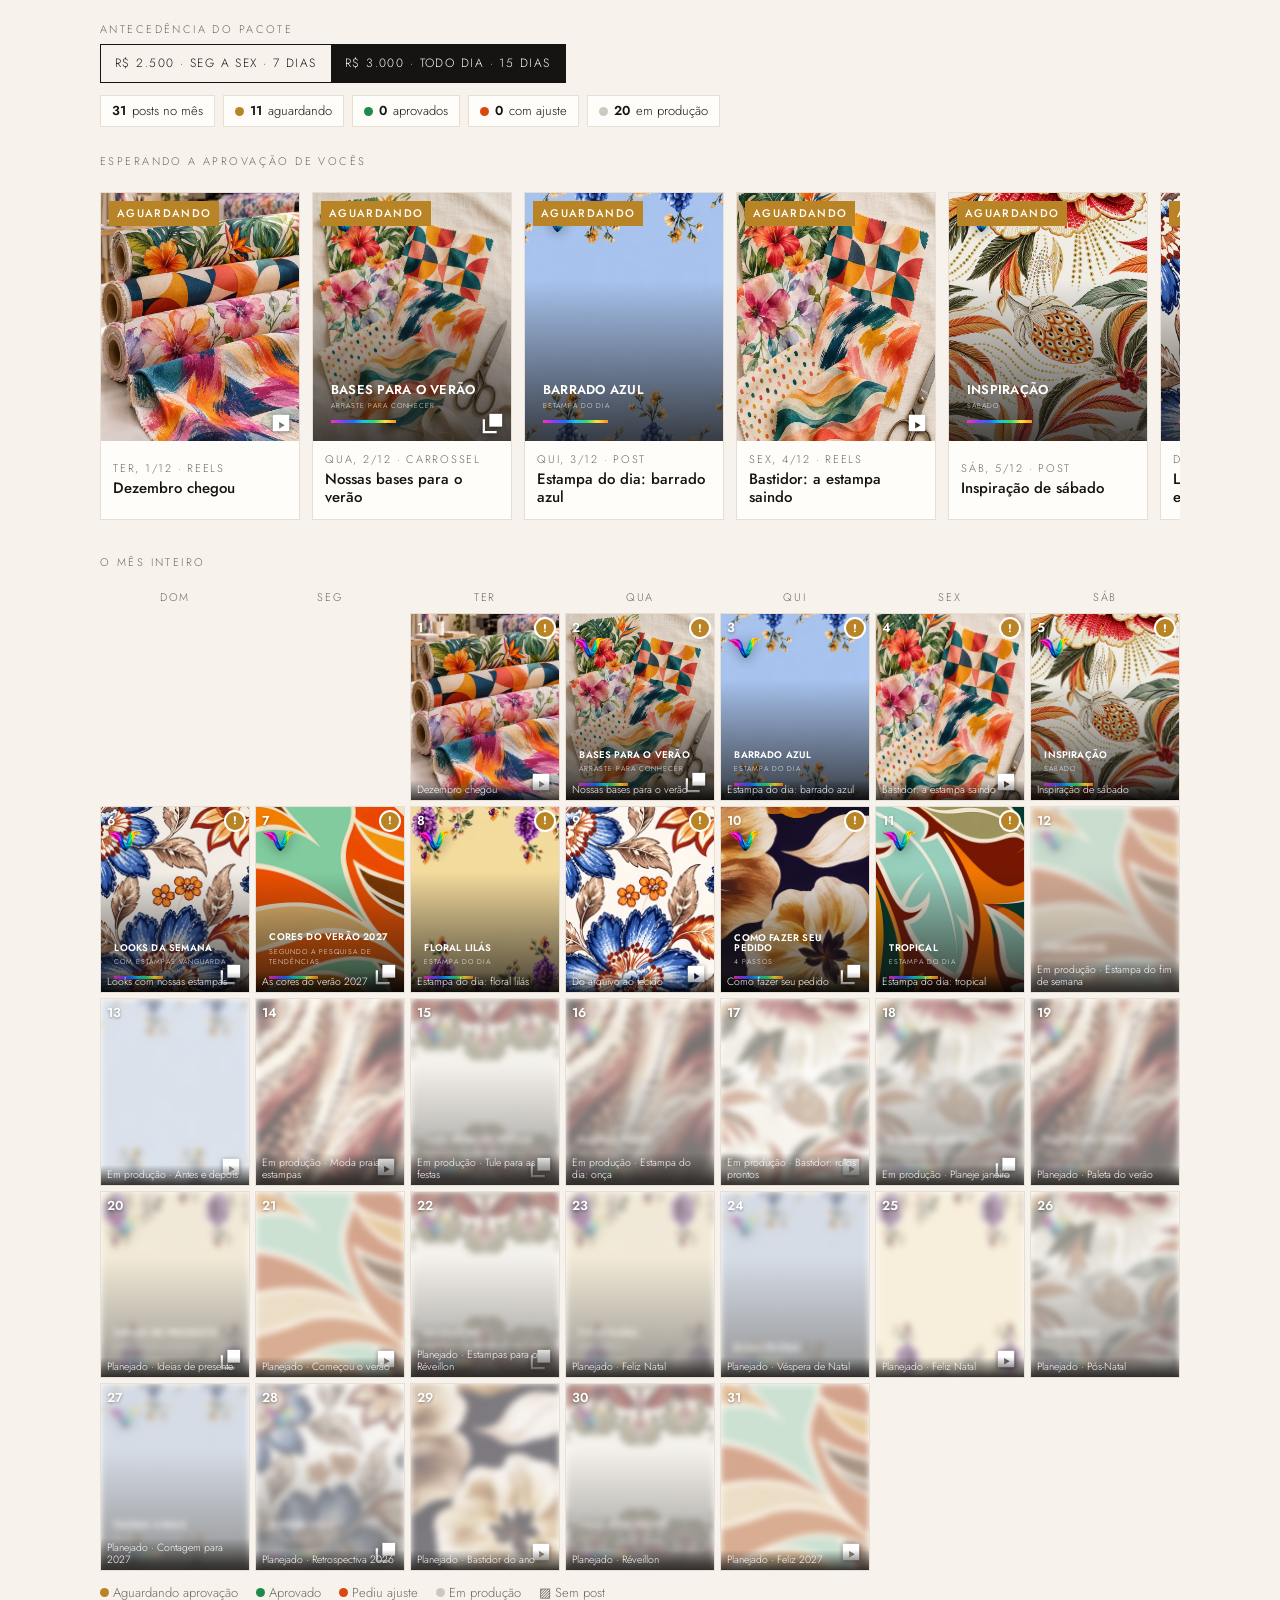
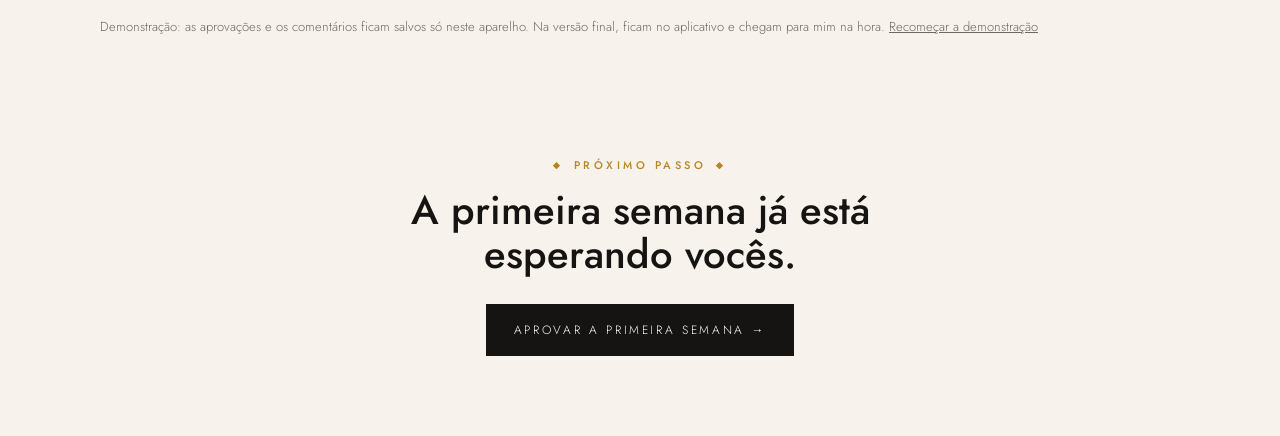
==== commit efd3fbad: "Calendário: foto do mês com tamanho fixo e etiqueta no rodapé Co-Authored-By: Claude Opus 5.5 <norep" ====
--- a/calendario/index.html
+++ b/calendario/index.html
@@ -61,8 +61,9 @@
 .mes.on { transform: translateY(-6px); box-shadow: 0 14px 28px rgba(22,20,18,.25); outline: 2px solid var(--tinta); outline-offset: 2px; }
 .detalhe { margin-top: 18px; background: var(--papel); border: 1px solid var(--linha); display: grid; grid-template-columns: 300px 1fr; min-height: 300px; animation: aparece .5s var(--fluido); }
 @keyframes aparece { from { opacity: 0; transform: translateY(12px); } }
-.detalhe .foto { background: var(--img) center / cover; position: relative; }
-.detalhe .foto span { position: absolute; left: 14px; top: 14px; color: #fff; font-size: 11px; letter-spacing: .2em; text-transform: uppercase; padding: 5px 10px; font-weight: 500; }
+.detalhe { align-items: start; }
+.detalhe .foto { background: var(--img) center / cover; position: relative; aspect-ratio: 4 / 5; }
+.detalhe .foto span { position: absolute; left: 12px; bottom: 12px; white-space: nowrap; color: #fff; font-size: 10px; letter-spacing: .1em; text-transform: uppercase; padding: 5px 10px; font-weight: 500; }
 .detalhe .foto span.verao { background: var(--verao); } .detalhe .foto span.inverno { background: var(--inverno); }
 .detalhe .txt { padding: 24px 26px; display: grid; gap: 16px; align-content: start; }
 .detalhe h3 { font-weight: 500; font-size: 30px; line-height: 1.05; }
@@ -199,7 +200,7 @@
   .mes { scroll-snap-align: start; height: 118px; }
   .estacoes { display: none; }
   .detalhe { grid-template-columns: 1fr; }
-  .detalhe .foto { height: 170px; }
+  .detalhe .foto { width: min(100%, 360px); justify-self: center; }
   .detalhe .txt { padding: 18px; }
   .caixa { grid-template-columns: 1fr; }
   .modal { padding: 0; align-items: end; }
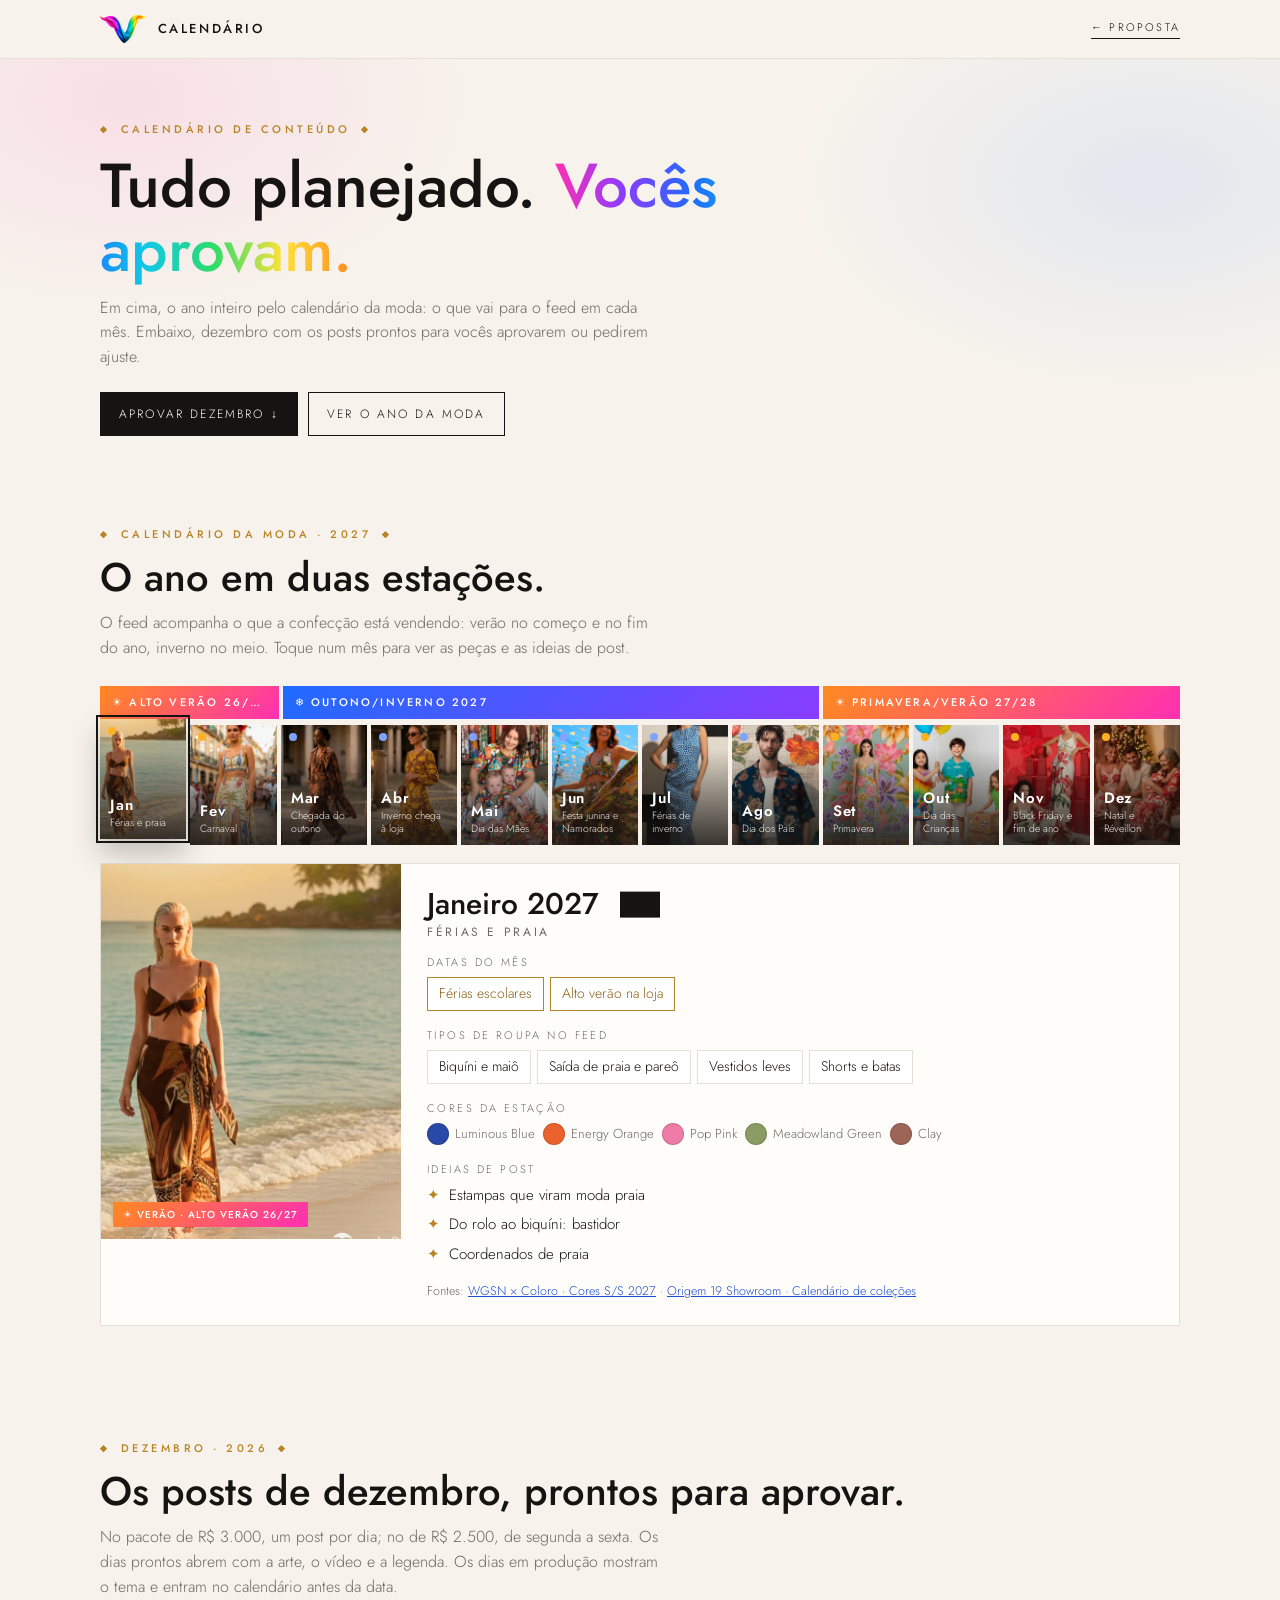
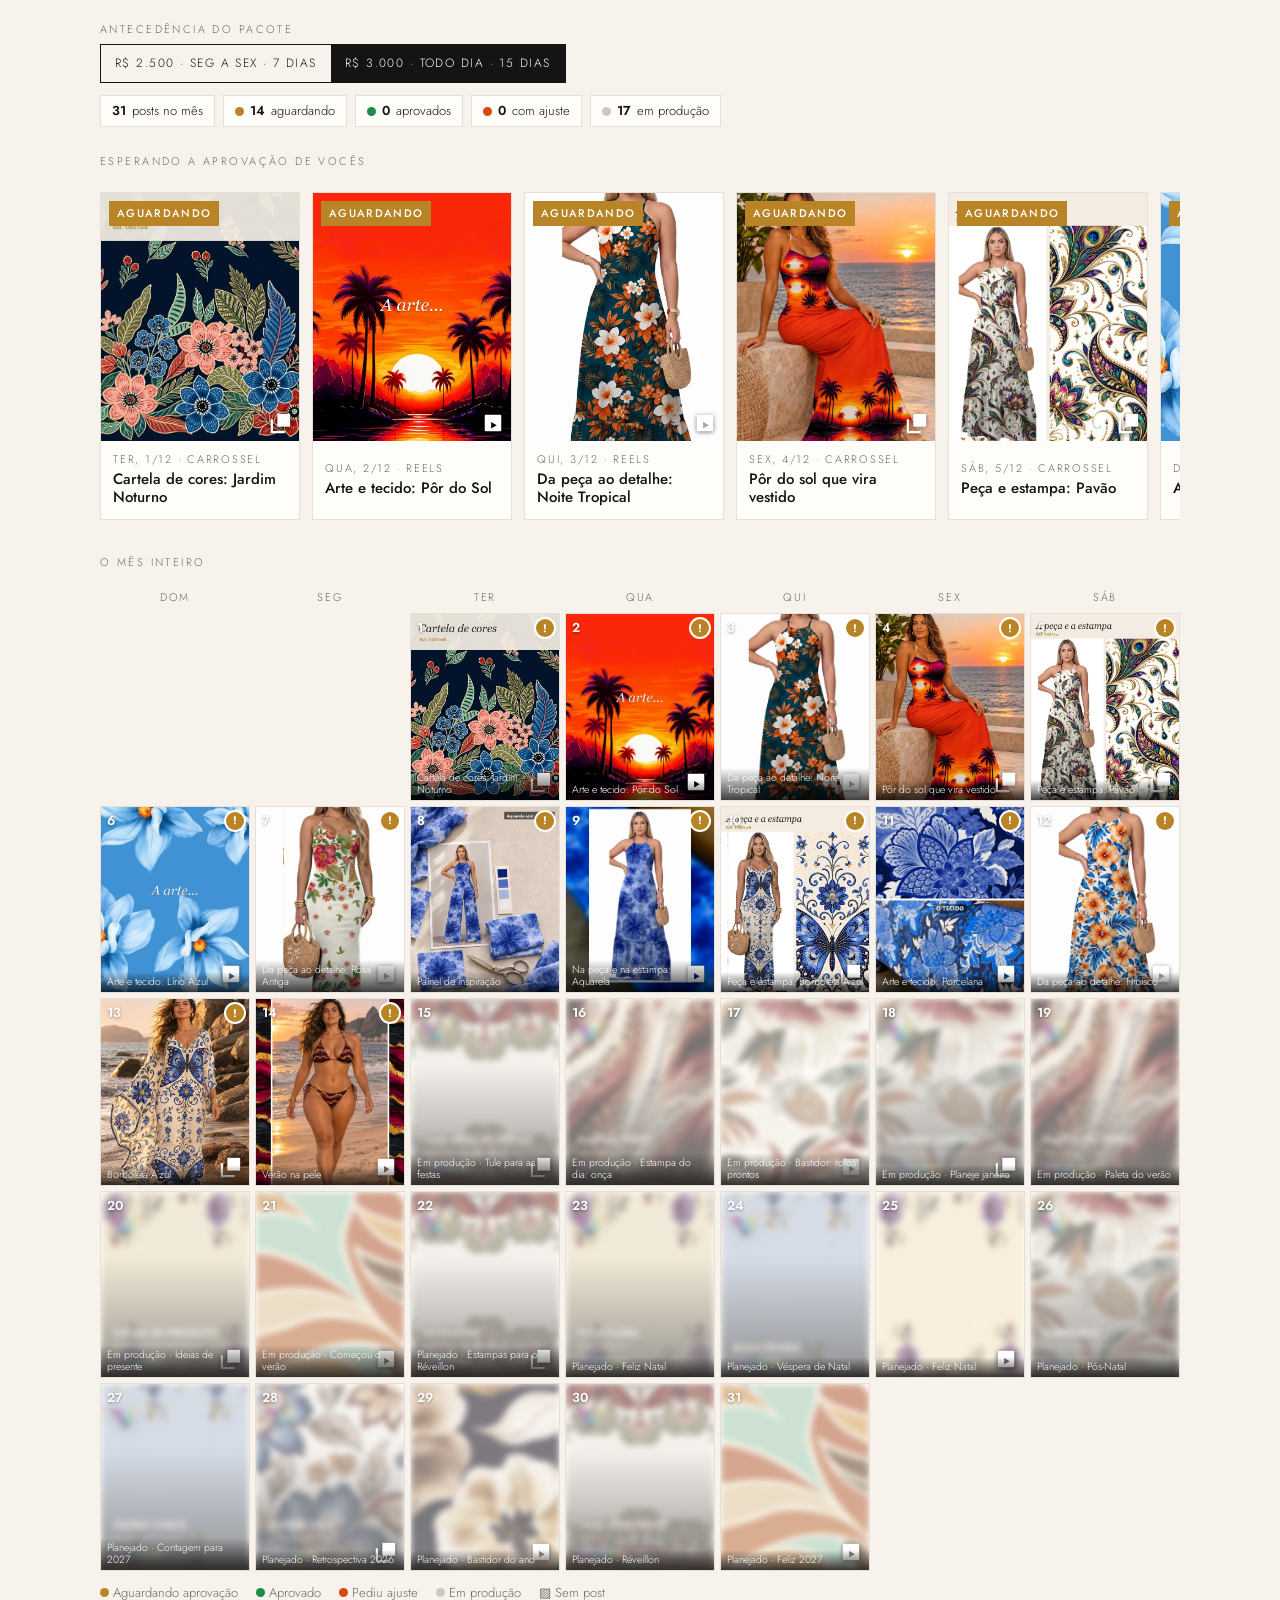
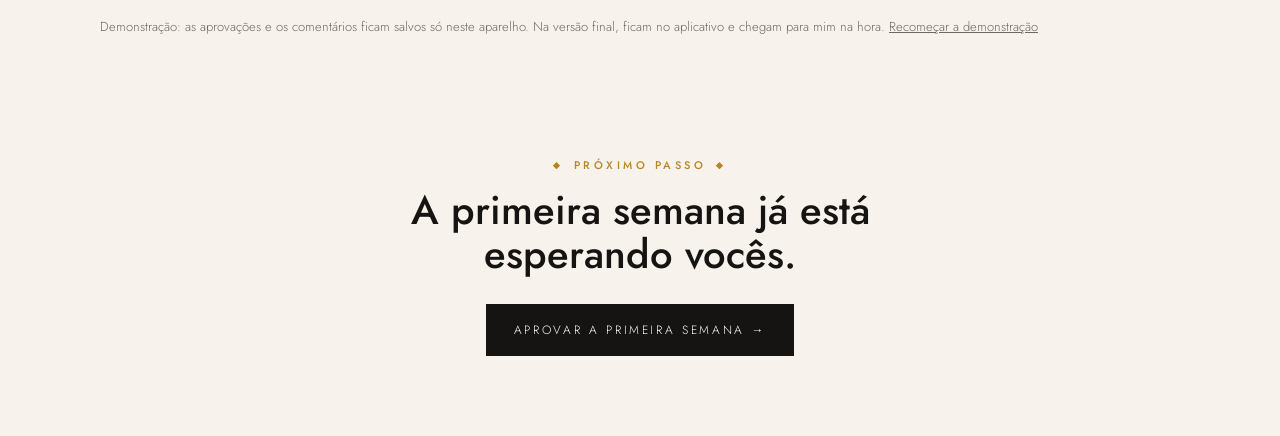
==== commit 3ce8aa0d: "3 opções de perfil com conteúdo real; calendário com 1–14/12 prontos para aprovar Co-Authored-By: Cl" ====
--- a/calendario/index.html
+++ b/calendario/index.html
@@ -125,6 +125,7 @@
 .arte { position: absolute; inset: 0; background: var(--img) center / cover; display: flex; flex-direction: column; justify-content: flex-end; padding: 9%; color: #fff; overflow: hidden; }
 .arte::before { content: ""; position: absolute; inset: 0; background: linear-gradient(180deg, rgba(22,20,18,.05) 35%, rgba(22,20,18,.78)); }
 .arte > * { position: relative; }
+.arte.foto::before { display: none; }
 .arte .lg { position: absolute; top: 7%; left: 7%; width: 18%; max-width: 64px; height: auto; object-fit: contain; filter: drop-shadow(0 2px 6px #0006); }
 .dia .arte .lg { top: 24px; left: 7px; width: 22%; }
 .arte b { font-weight: 600; font-size: clamp(9px, 6.5cqw, 34px); line-height: 1.05; text-transform: uppercase; letter-spacing: .02em; }
@@ -307,15 +308,16 @@
 let estado = {}, antecedencia = 15, nome = ""; // abre no pacote recomendado (Completo, 15 dias)
 try { estado = JSON.parse(localStorage.getItem(CHAVE)) || {}; nome = localStorage.getItem("vg-nome") || ""; } catch (e) {}
 const salvar = () => { try { localStorage.setItem(CHAVE, JSON.stringify(estado)); } catch (e) {} };
-// "hoje" da demonstração = 26/11/2026; com 7 dias prontos até 4/12, com 15 dias até 11/12
-const pronto = (d) => d <= (antecedencia === 7 ? 4 : 11);
+// demonstração: as 2 primeiras semanas (1–14/12) já estão prontas com o conteúdo real da Opção 1; com 7 dias, só a 1ª semana
+const pronto = (d) => d <= (antecedencia === 7 ? 7 : 14);
 // R$ 2.500 (7 dias) posta de segunda a sexta; R$ 3.000 (15 dias) posta todo dia, com fim de semana e Natal
 const ativo = (d) => D.posts[d] && (!D.posts[d].fds || antecedencia === 15);
 const diasAtivos = () => Object.keys(D.posts).map(Number).filter(ativo).sort((a, b) => a - b);
-const status = (d) => (estado[d]?.st) || (pronto(d) ? "espera" : d <= (antecedencia === 7 ? 11 : 18) ? "prod" : "plan");
+const status = (d) => (estado[d]?.st) || (pronto(d) ? "espera" : d <= (antecedencia === 7 ? 14 : 21) ? "prod" : "plan");
 const ROT = { espera: "Aguardando", ok: "Aprovado", ajuste: "Ajuste", prod: "Em produção", plan: "Planejado" };
 
 function arte(sl) {
+  if (sl.foto) return `<div class="arte foto" style="--img:url(${sl.foto})"></div>`;
   return `<div class="arte" style="--img:url(${sl.img})"><img class="lg" src="${LOGO}" alt=""><b>${esc(sl.t)}</b>${sl.s ? `<i>${esc(sl.s)}</i>` : ""}<span class="faixa"></span></div>`;
 }
 const capa = (p) => p.tipo === "reels" ? `<img src="${p.capa}" alt="">` : arte(p.slides[0]);
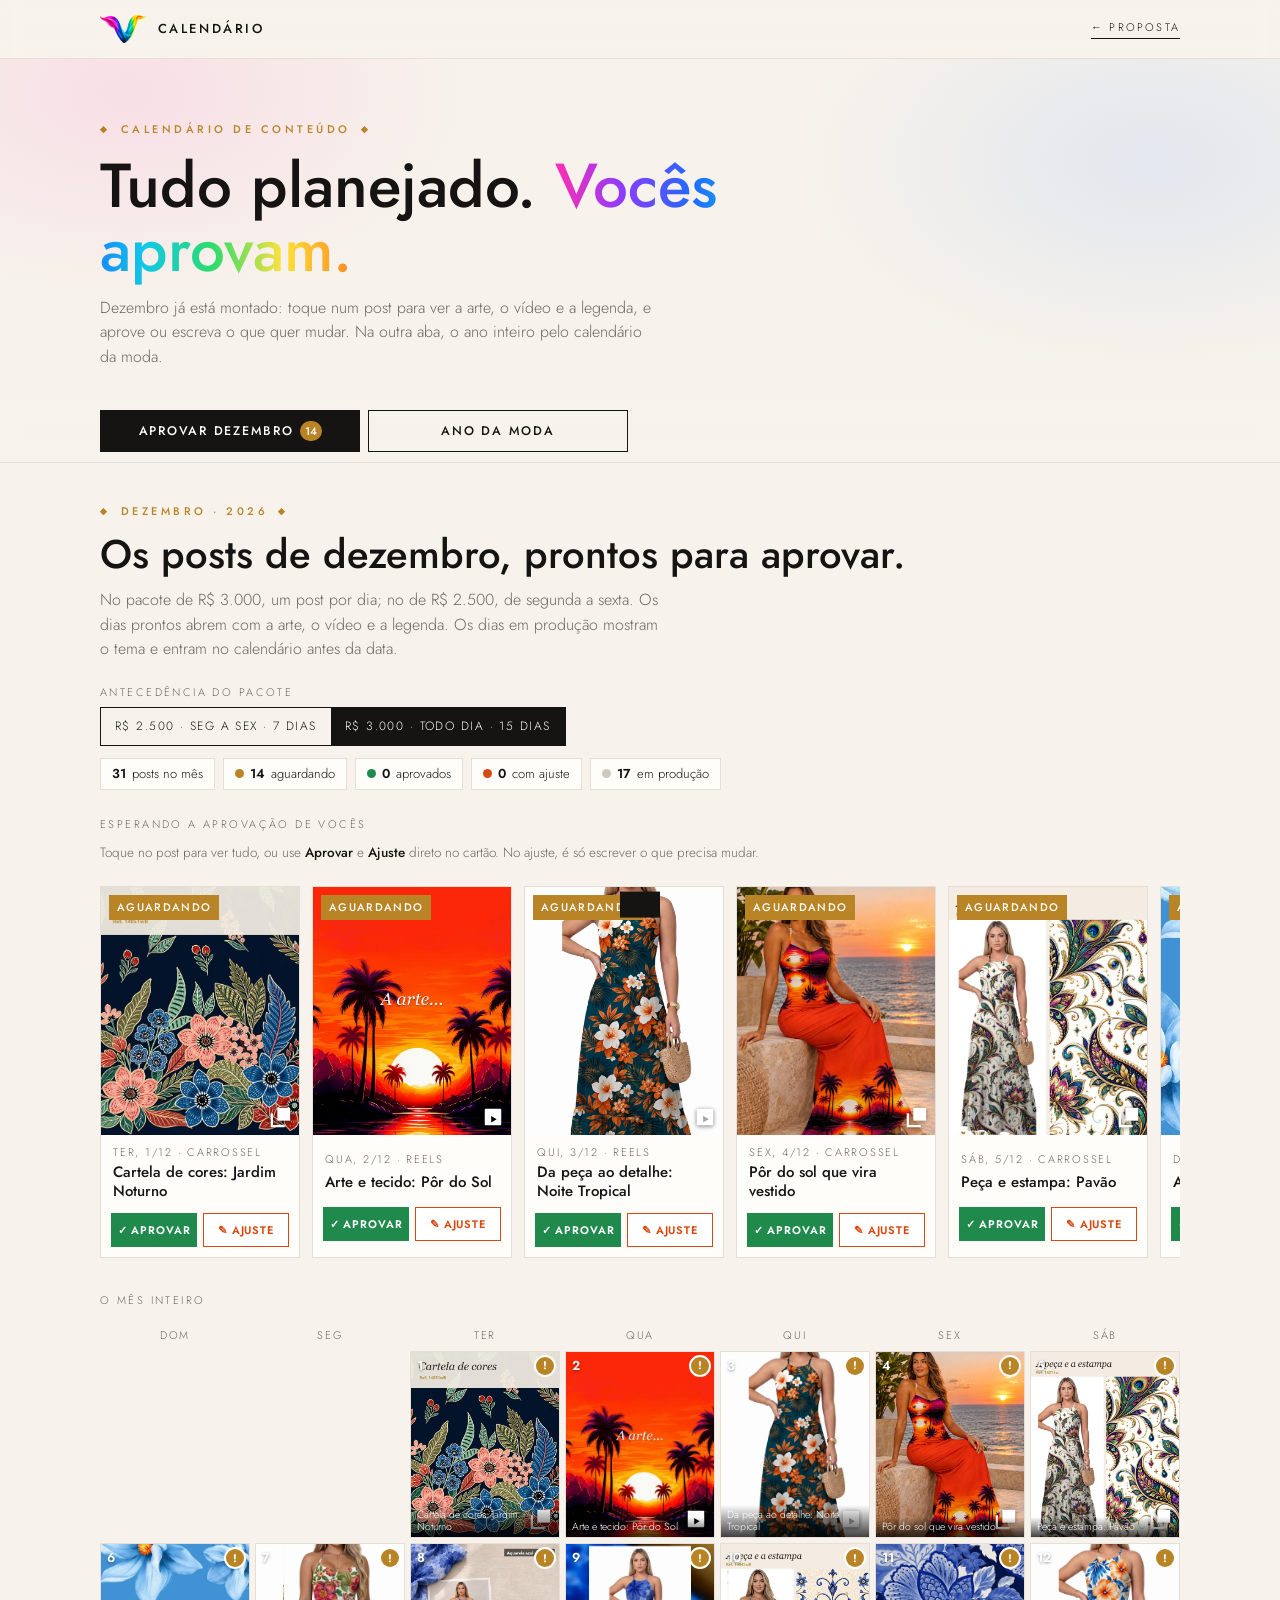
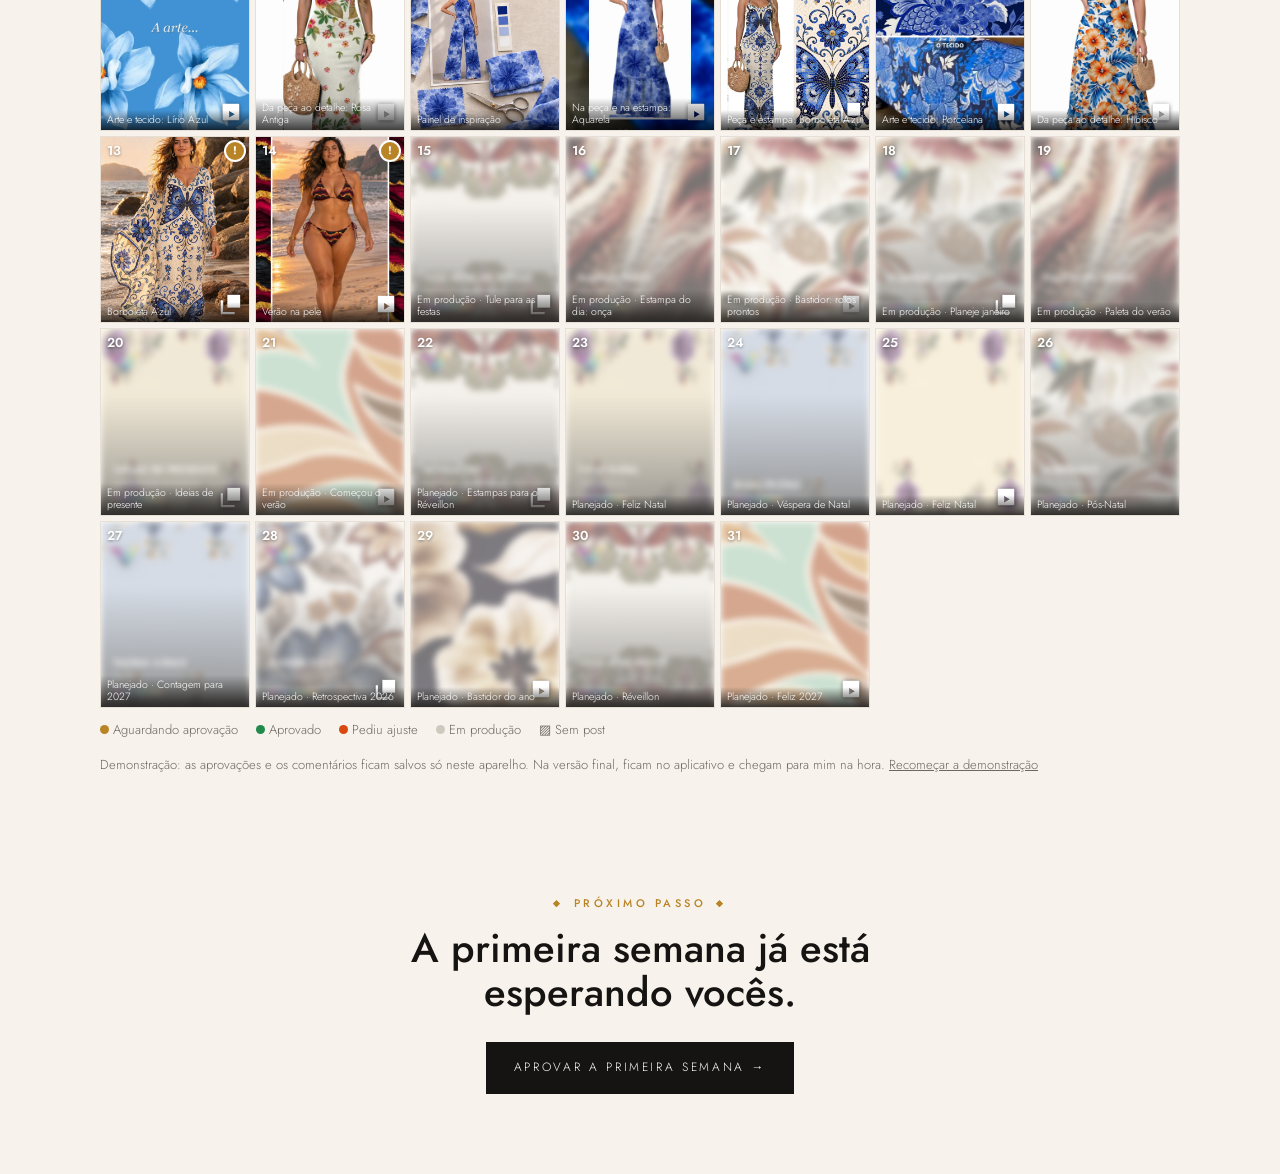
==== commit 4bb4d028: "Proposta e calendário mais navegáveis no celular: menu, abas, ano da moda em janela, aprovar direto " ====
--- a/calendario/index.html
+++ b/calendario/index.html
@@ -196,13 +196,44 @@
 .fim h2 { margin: 12px auto; max-width: 20ch; }
 .fim a { display: inline-flex; align-items: center; gap: 10px; height: 52px; padding: 0 28px; margin-top: 16px; background: var(--tinta); color: #fff; text-decoration: none; font-size: 12px; letter-spacing: .22em; text-transform: uppercase; }
 
+/* abas: uma coisa de cada vez */
+.abas { position: sticky; top: 58px; z-index: 9; background: rgba(247,243,236,.92); backdrop-filter: blur(10px); -webkit-backdrop-filter: blur(10px); border-bottom: 1px solid var(--linha); }
+.abas .casca { display: flex; gap: 8px; padding-top: 10px; padding-bottom: 10px; }
+.abas button { flex: 1; max-width: 260px; height: 42px; border: 1px solid var(--tinta); background: none; font: 500 12.5px Jost, sans-serif; letter-spacing: .14em; text-transform: uppercase; cursor: pointer; color: var(--tinta); }
+.abas button.on { background: var(--tinta); color: #fff; }
+.abas button .q { display: inline-grid; place-items: center; min-width: 20px; height: 20px; border-radius: 10px; background: var(--espera); color: #fff; font-size: 11px; letter-spacing: 0; margin-left: 6px; padding: 0 5px; }
+body[data-aba="dezembro"] #ano, body[data-aba="ano"] #dezembro, body[data-aba="ano"] .fim { display: none; }
+section#ano, section#dezembro { padding-top: 34px; }
+/* ações direto no cartão da fila */
+.cartao { cursor: pointer; text-align: left; }
+.cartao .acoes-c { display: grid; grid-template-columns: 1fr 1fr; gap: 6px; padding: 0 10px 10px; }
+.cartao .acoes-c button { height: 34px; border: 1px solid var(--linha); background: #fff; font: 600 11px Jost, sans-serif; letter-spacing: .08em; text-transform: uppercase; cursor: pointer; }
+.cartao .acoes-c .c-ap { background: var(--ok); border-color: var(--ok); color: #fff; }
+.cartao .acoes-c .c-aj { color: var(--ajuste); border-color: var(--ajuste); }
+.dica { margin-top: 10px; font-size: 13.5px; color: var(--cinza); }
+.dica b { color: var(--tinta); font-weight: 500; }
+
 @media (max-width: 860px) {
   .meses { grid-auto-flow: column; grid-template-columns: none; grid-auto-columns: 92px; overflow-x: auto; scroll-snap-type: x mandatory; padding: 8px 2px 10px; }
   .mes { scroll-snap-align: start; height: 118px; }
   .estacoes { display: none; }
-  .detalhe { grid-template-columns: 1fr; }
-  .detalhe .foto { width: min(100%, 360px); justify-self: center; }
-  .detalhe .txt { padding: 18px; }
+  /* ano no celular: foto à esquerda, lista de meses à direita, detalhes embaixo */
+  .ano-grid { display: grid; grid-template-columns: minmax(0, 1fr) 128px; gap: 8px; margin-top: 16px; }
+  .ano-grid .detalhe-box, .ano-grid .detalhe { display: contents; }
+  .ano-grid .detalhe .foto { grid-column: 1; grid-row: 1; width: 100%; border-radius: 10px; overflow: hidden; }
+  .ano-grid .detalhe .foto span { left: 8px; right: 8px; bottom: 8px; white-space: normal; font-size: 9px; line-height: 1.35; }
+  .ano-grid .faixa-ano { grid-column: 2; grid-row: 1; contain: size; overflow-y: auto; margin: 0; scrollbar-width: none; }
+  .ano-grid .faixa-ano::-webkit-scrollbar { display: none; }
+  .ano-grid .meses { grid-auto-flow: row; grid-template-columns: 1fr; grid-auto-columns: auto; overflow: visible; padding: 0; gap: 5px; scroll-snap-type: none; }
+  .ano-grid .mes { height: 58px; padding: 6px 8px; border-radius: 8px; }
+  .ano-grid .mes b { font-size: 13px; } .ano-grid .mes small { font-size: 9.5px; }
+  .ano-grid .mes.on { transform: none; outline-offset: 0; }
+  .ano-grid .detalhe .txt { grid-column: 1 / -1; grid-row: 2; padding: 14px 2px 0; gap: 12px; }
+  .hero { padding: 26px 0 18px; }
+  .hero h1 { font-size: 32px; }
+  .hero .intro { font-size: 14px; }
+  .abas .casca { padding-left: 12px; padding-right: 12px; }
+  .abas button { font-size: 11px; letter-spacing: .08em; }
   .caixa { grid-template-columns: 1fr; }
   .modal { padding: 0; align-items: end; }
   .caixa { max-height: 94dvh; animation: sobeF .45s var(--fluido); }
@@ -219,25 +250,27 @@
 @media (prefers-reduced-motion: reduce) { * { animation: none !important; transition: none !important; } }
 </style>
 </head>
-<body>
+<body data-aba="dezembro">
 <header class="topo"><div class="casca"><img src="../midia/logo/0013_Logo-marca.webp" alt=""><b>Calendário</b><a href="../proposta/index.html">← Proposta</a></div></header>
 
 <section class="hero"><div class="casca">
   <div class="selo">Calendário de conteúdo</div>
   <h1>Tudo planejado. <em>Vocês aprovam.</em></h1>
-  <p class="intro">Em cima, o ano inteiro pelo calendário da moda: o que vai para o feed em cada mês. Embaixo, dezembro com os posts prontos para vocês aprovarem ou pedirem ajuste.</p>
-  <div class="atalhos"><a href="#dezembro">Aprovar dezembro ↓</a><a href="#ano">Ver o ano da moda</a></div>
+  <p class="intro">Dezembro já está montado: toque num post para ver a arte, o vídeo e a legenda, e aprove ou escreva o que quer mudar. Na outra aba, o ano inteiro pelo calendário da moda.</p>
 </div></section>
+<nav class="abas"><div class="casca"><button data-aba="dezembro" class="on">Aprovar dezembro<span class="q" id="q-espera"></span></button><button data-aba="ano">Ano da moda</button></div></nav>
 
 <section id="ano"><div class="casca">
   <div class="selo">Calendário da moda · 2027</div>
   <h2>O ano em duas estações.</h2>
   <p class="intro">O feed acompanha o que a confecção está vendendo: verão no começo e no fim do ano, inverno no meio. Toque num mês para ver as peças e as ideias de post.</p>
+  <div class="ano-grid">
   <div class="faixa-ano">
     <div class="estacoes"><div class="v">☀ Alto Verão 26/27</div><div class="i">❄ Outono/Inverno 2027</div><div class="v">☀ Primavera/Verão 27/28</div></div>
     <div class="meses"></div>
   </div>
   <div class="detalhe-box"></div>
+  </div>
 </div></section>
 
 <section id="dezembro"><div class="casca">
@@ -250,6 +283,7 @@
     <div class="placar"></div>
   </div>
   <div class="rot" style="margin-top:26px">Esperando a aprovação de vocês</div>
+  <p class="dica">Toque no post para ver tudo, ou use <b>Aprovar</b> e <b>Ajuste</b> direto no cartão. No ajuste, é só escrever o que precisa mudar.</p>
   <div class="fila"></div>
   <div class="rot" style="margin-top:26px">O mês inteiro</div>
   <div class="grade"></div>
@@ -260,7 +294,7 @@
 <section class="fim"><div class="casca">
   <div class="selo">Próximo passo</div>
   <h2>A primeira semana já está esperando vocês.</h2>
-  <a href="#dezembro">Aprovar a primeira semana →</a>
+  <a href="#dezembro" onclick="scrollTo({top:0,behavior:'smooth'});return false">Aprovar a primeira semana →</a>
 </div></section>
 
 <div class="toast" role="status"></div>
@@ -332,9 +366,11 @@
 function fila() {
   const dias = diasAtivos().filter((d) => pronto(d));
   $(".fila").innerHTML = dias.map((d) => { const p = D.posts[d], s = status(d);
-    return `<button class="cartao" data-d="${d}"><div class="th">${capa(p)}${icone(p)}<span class="st ${s}">${ROT[s]}</span></div>
-      <div class="info"><small>${dataLonga(d)} · ${TIPO[p.tipo]}</small><b>${esc(p.titulo)}</b></div></button>`; }).join("");
-  $(".fila").querySelectorAll("[data-d]").forEach((b) => (b.onclick = () => abrir(+b.dataset.d)));
+    return `<div class="cartao" data-d="${d}" role="button" tabindex="0"><div class="th">${capa(p)}${icone(p)}<span class="st ${s}">${ROT[s]}</span></div>
+      <div class="info"><small>${dataLonga(d)} · ${TIPO[p.tipo]}</small><b>${esc(p.titulo)}</b></div>
+      ${s === "espera" ? `<div class="acoes-c"><button class="c-ap" data-f="ap">✓ Aprovar</button><button class="c-aj" data-f="aj">✎ Ajuste</button></div>` : ""}</div>`; }).join("");
+  $(".fila").querySelectorAll("[data-d]").forEach((b) => (b.onclick = (e) => abrir(+b.dataset.d, e.target.closest("[data-f]")?.dataset.f)));
+  const q = dias.filter((d) => status(d) === "espera").length; $("#q-espera").textContent = q || ""; $("#q-espera").style.display = q ? "" : "none";
 }
 const SEM = ["domingo", "segunda", "terça", "quarta", "quinta", "sexta", "sábado"];
 const dataLonga = (d) => `${SEM[new Date(D.ano, D.mes, d).getDay()].slice(0, 3)}, ${d}/12`;
@@ -356,7 +392,7 @@
 function tudo() { placar(); fila(); grade(); }
 
 /* ── modal do post ── */
-function abrir(d) {
+function abrir(d, foco) {
   const p = D.posts[d], s = status(d), ok = pronto(d) || estado[d]?.st;
   const midia = p.tipo === "reels"
     ? `<div class="mid reel"><div class="carr"><div class="slide"><video src="${p.video}" poster="${p.capa}" autoplay muted loop playsinline></video></div></div></div>`
@@ -414,11 +450,19 @@
   m.querySelector(".ap").onclick = () => registrar("ap");
   m.querySelector(".aj").onclick = () => registrar("aj");
   m.querySelector(".so").onclick = () => registrar("so");
+  // atalho do cartão: "Ajuste" já abre com o cursor na caixa de texto; "Aprovar" leva ao botão
+  if (foco === "aj") setTimeout(() => { txt.scrollIntoView({ block: "center", behavior: "smooth" }); txt.focus(); txt.placeholder = "Escreva aqui o que precisa mudar neste post…"; }, 450);
+  if (foco === "ap") setTimeout(() => { const b = m.querySelector(".ap"); b.scrollIntoView({ block: "center", behavior: "smooth" }); if (!inp.value) inp.focus(); }, 450);
 }
 
 document.querySelectorAll("[data-a]").forEach((b) => (b.onclick = () => {
   antecedencia = +b.dataset.a; document.querySelectorAll("[data-a]").forEach((x) => x.classList.toggle("on", x === b)); tudo();
 }));
+document.querySelectorAll("[data-aba]").forEach((b) => (b.onclick = () => {
+  document.body.dataset.aba = b.dataset.aba; document.querySelectorAll("[data-aba]").forEach((x) => x.classList.toggle("on", x === b));
+  const alvo = $(".abas"); if (scrollY > alvo.offsetTop) scrollTo({ top: alvo.offsetTop - 58 });
+}));
+if (location.hash === "#ano") $('[data-aba="ano"]').click();
 $("[data-reset]").onclick = () => { estado = {}; salvar(); tudo(); toast("Demonstração reiniciada"); };
 tudo();
 })();
